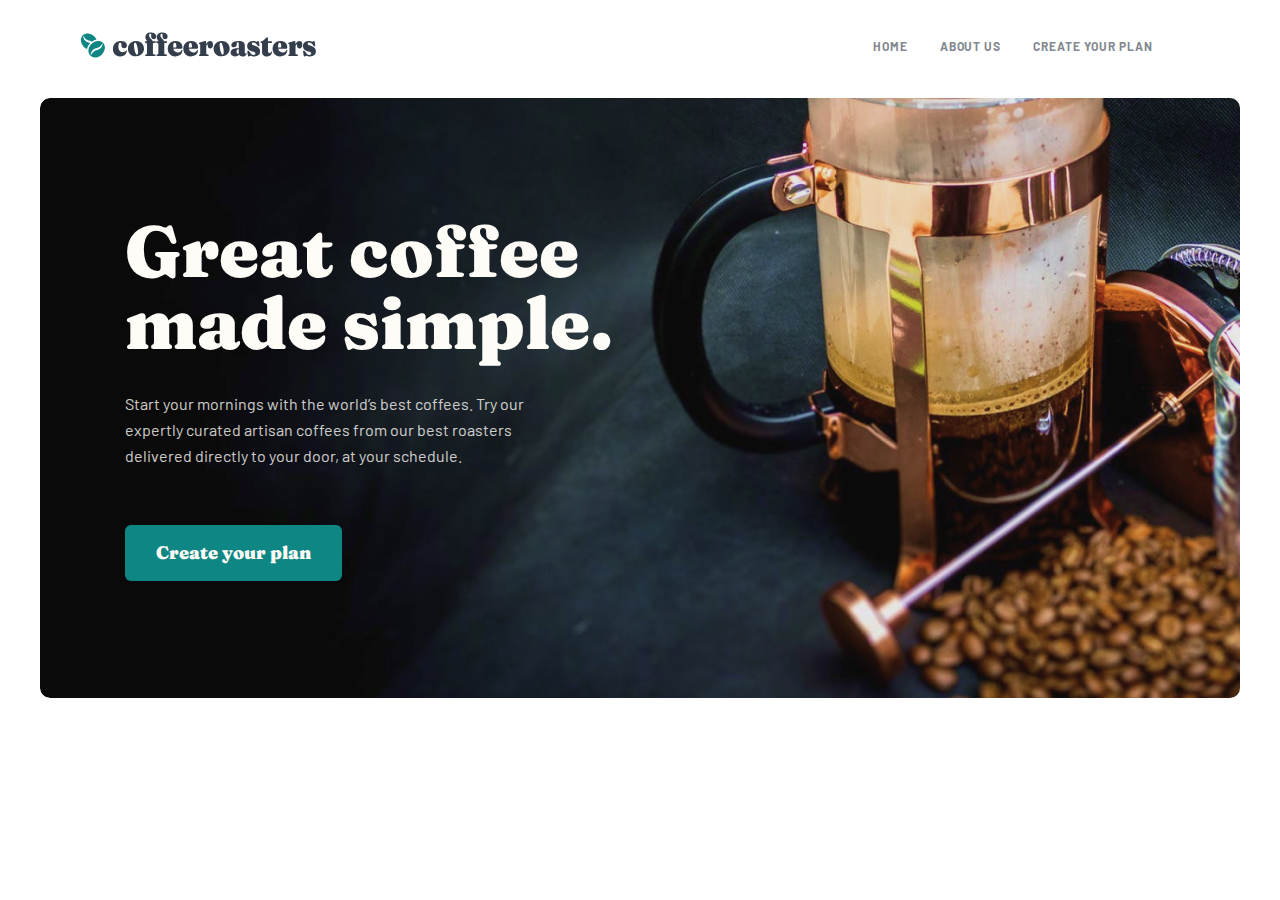
==== index.html @ 2af82f8f "initila commit" ====
<!DOCTYPE html>
<html lang="en">
<head>
    <meta charset="UTF-8">
    <meta http-equiv="X-UA-Compatible" content="IE=edge">
    <meta name="viewport" content="width=device-width, initial-scale=1.0">
    <title></title>
    <!-- <link rel="stylesheet" href="./css/normalize.css"> -->
    <!-- <link rel="stylesheet" href="./css/main.css"> -->
    <link rel="stylesheet" href="./css/main.min.css">
</head>
<body>
    <!-- site header start -->
    <header class="site-header">
        <div class="container">
            <div class="site-header__wrapper">
                <a class="logo" href="./index.html">
                    <img class="logo__img" src="./images/logo-mobile.svg" alt="site logo">
                </a>
                <nav class="sitenav">
                    <ul class="sitenav-list">
                        <li class="sitenav-item">
                            <a class="sitenav-link" href="#">HOME</a>
                        </li>
                        <li class="sitenav-item">
                            <a class="sitenav-link" href="#">ABOUT US</a>
                        </li>
                        <li class="sitenav-item">
                            <a class="sitenav-link" href="#">Create your plan</a>
                        </li>
                    </ul>
                </nav>
                <button class="button"></button>
            </div>
        </div>
    </header>
    <!-- site header finish -->
    
    <!-- site main start -->
    <main class="site-main">
        <!-- hero section start -->
        <section class="hero">
            <div class="container">
                <div class="hero__wrapper">
                    <h1 class="hero__title">Great coffee made simple.</h1>
                    <p class="hero__desc">Start your mornings with the world’s best coffees. Try our expertly curated artisan coffees from our best roasters delivered directly to your door, at your schedule.</p>
                    <a class="hero__link" href="#">Create your plan</a>
                </div>
            </div>
        </section>
        <!-- hero section finish -->
        
    </main>
    <!-- site main finish -->
    
    <!-- site footer start -->
    <footer class="site-footer">
        
    </footer>
    <!-- site footer finish -->
    <script src="./js/main.js"></script>
</body>
</html>
---- css/main.css ----
/*
* Prefixed by https://autoprefixer.github.io
* PostCSS: v8.4.14,
* Autoprefixer: v10.4.7
* Browsers: last 4 version
*/

/* VARIABLES */

:root{
  /* --main-bg-color : #fff; */
  /* --main-text-color : #9597A5; */
  /* --main-font-size : 16px; */
  /* --main-font-weight : 400; */
  /* --main-line-height : 1.5; */
}

/* GENERAL */

*,
*::before,
*::after{
  -webkit-box-sizing: inherit;
  box-sizing: inherit;
}


html{
  height: 100%;
  -webkit-box-sizing: border-box;
  box-sizing: border-box;
}

img{
  display: block;
  height: auto;
}



/* fraunces-900 - latin */
@font-face {
  font-family: 'Fraunces';
  font-style: normal;
  font-weight: 900;
  src: url('../fonts/fraunces-v23-latin-900.woff2') format('woff2'), /* Chrome 26+, Opera 23+, Firefox 39+ */
  url('../fonts/fraunces-v23-latin-900.woff') format('woff'); /* Chrome 6+, Firefox 3.6+, IE 9+, Safari 5.1+ */
}

/* barlow-regular - latin */
@font-face {
  font-family: 'Barlow';
  font-style: normal;
  font-weight: 400;
  src: url('../fonts/barlow-v12-latin-regular.woff2') format('woff2'), /* Chrome 26+, Opera 23+, Firefox 39+ */
  url('../fonts/barlow-v12-latin-regular.woff') format('woff'); /* Chrome 6+, Firefox 3.6+, IE 9+, Safari 5.1+ */
}
/* barlow-500 - latin */
@font-face {
  font-family: 'Barlow';
  font-style: normal;
  font-weight: 500;
  src: url('../fonts/barlow-v12-latin-500.woff2') format('woff2'), /* Chrome 26+, Opera 23+, Firefox 39+ */
  url('../fonts/barlow-v12-latin-500.woff') format('woff'); /* Chrome 6+, Firefox 3.6+, IE 9+, Safari 5.1+ */
}
/* barlow-600 - latin */
@font-face {
  font-family: 'Barlow';
  font-style: normal;
  font-weight: 600;
  src: url('../fonts/barlow-v12-latin-600.woff2') format('woff2'), /* Chrome 26+, Opera 23+, Firefox 39+ */
  url('../fonts/barlow-v12-latin-600.woff') format('woff'); /* Chrome 6+, Firefox 3.6+, IE 9+, Safari 5.1+ */
}
/* barlow-700 - latin */
@font-face {
  font-family: 'Barlow';
  font-style: normal;
  font-weight: 700;
  src: url('../fonts/barlow-v12-latin-700.woff2') format('woff2'), /* Chrome 26+, Opera 23+, Firefox 39+ */
  url('../fonts/barlow-v12-latin-700.woff') format('woff'); /* Chrome 6+, Firefox 3.6+, IE 9+, Safari 5.1+ */
}



body{
  display: -webkit-box;
  display: -ms-flexbox;
  display: flex;
  -webkit-box-orient: vertical;
  -webkit-box-direction: normal;
  -ms-flex-direction: column;
  flex-direction: column;
  height: 100%;
  margin: 0;
  padding: 0;
  font-family: "Fraunces", serif;
  font-weight: 900;
}

ul{
  list-style: none;
  padding: 0;
  margin: 0;
}

a{
  text-decoration: none;
}

/* VISUALLY-HIDDEN */

.visually-hidden {
  position: absolute;
  width: 1px;
  height: 1px;
  margin: -1px;
  padding: 0;
  border: 0;
  white-space: nowrap;
  -webkit-clip-path: inset(100%);
  clip-path: inset(100%);
  clip: rect(0 0 0 0);
  overflow: hidden;
}

/* CONTAINER */

.container{
  width: 100%;
  max-width: 1280px;
  margin-right: auto;
  margin-left: auto;
  padding-right: 24px;
  padding-left: 24px;
}

/* STICKY-FOOTER */

.site-main{
  -webkit-box-flex: 1;
  -ms-flex-positive: 1;
  flex-grow: 1;
}


/* site header start */

.site-header {
  position: relative;
  z-index: 11;
  padding: 32px 0 40px 0;
  background-color: #fff;
}
.site-header__wrapper {
  display: -webkit-box;
  display: -ms-flexbox;
  display: flex;
  -webkit-box-align: center;
  -ms-flex-align: center;
  align-items: center;
  -webkit-box-pack: justify;
  -ms-flex-pack: justify;
  justify-content: space-between;
}

.sitenav {
  display: none;
  display: none;
  min-width: 327px;
  background-color: #FFFFFF;
  border-radius: 4px;
}
.show-block{
  display: block;
}
.sitenav-list {
  display: -webkit-box;
  display: -ms-flexbox;
  display: flex;
  -webkit-box-orient: horizontal;
  -webkit-box-direction: normal;
  -ms-flex-direction: row;
  flex-direction: row;
}
.sitenav-item {
  margin: 0;
  margin-right: 33px;
}
.sitenav-item:last-child{
  margin: 0;
}
.sitenav-link {
  font-family: 'Barlow';
  font-weight: 700;
  font-weight: 700;
  font-size: 12px;
  line-height: 15px;
  letter-spacing: 0.923077px;
  text-transform: uppercase;
  color: #83888F;
}
.sitenav-link:hover {
  color: #333D4B;
}
.button {
  width: 16px;
  height: 15px;
  background-color: transparent;
  border: 0;
  background-image: url("../images/toggler-open.svg");
  background-size: 16px 15px;
  background-repeat: no-repeat;
}



@media only screen and (min-width: 768px) {
  .logo__img{
    width: 236px;
    height: 26px;
  }
  
  .sitenav {
    display: block;
    position: static;
    top: 0;
    left: 0;
    padding: 0;
    background-color: transparent;
  }
  .sitenav-item {
    margin-right: 32px;
  }
  .button {
    display: none;
  }
  .container{
    padding-right: 40px;
    padding-left: 40px;
  }
}

/* hero section start */
.hero {
  margin-right: 24px;
  margin-bottom: 120px;
  margin-left: 24px;
  padding: 100px 0 99px 0;
  background-image: url("../images/mobile-hero-bg.jpg");
  background-size: cover;
  background-repeat: no-repeat;
  background-color: #A2A2A2;
  border-radius: 10px;
}
.hero__wrapper {
  min-width: 279px;
  max-width: 393px;
}
.hero__title {
  font-size: 40px;
  line-height: 40px;
  margin-top: 0;
  margin-bottom: 24px; 
  color: #FEFCF7;
}
.hero__desc {
  font-family: 'Barlow';
  font-weight: 400;
  font-size: 15px;
  line-height: 25px;
  color: #FEFCF7;
  margin-top: 0;
  margin-bottom: 39px;
  mix-blend-mode: normal;
  opacity: 0.8;
}
.hero__link {
  display: block;
  width: 217px;
  font-size: 18px;
  line-height: 25px;
  padding: 15px 31px 16px 31px;
  text-align: center;
  color: #FEFCF7;
  background-color: #0E8784;
  border-radius: 6px;
}
.hero__link:hover{
  background-color: #66D2CF;
}


@media only screen and (min-width: 768px) {
  .hero{
    margin-right: 40px;
    margin-left: 40px;
    margin-bottom: 144px;
    padding: 104px 0 104px 0;
    background-image: url("../images/tablet-hero-bg.jpg");
    
  }
  .hero__wrapper {
    min-width: 398px;
    padding-left: 18px;
  }
  .hero__title{
    font-size: 48px;
    line-height: 48px;
  }
  .hero__desc{
    margin-bottom: 40px;
  }
  .container{
    padding-right: 40px;
    padding-left: 40px;
  }
}
@media only screen and (min-width: 1111px) {
  .hero{
    margin-right: 40px;
    margin-left: 40px;
    margin-bottom: 144px;
    padding: 117px 0 117px 0;
    background-image: url("../images/desctop-hero-bg.jpg");
    
  }
  .hero__wrapper {
    min-width: 398px;
    max-width: 497px;
    padding-left: 5px;
  }
  .hero__title{
    width: 100%;
    font-size: 72px;
    line-height: 72px;
    margin-bottom: 32px;
  }
  .hero__desc{
    width: 100%;
    max-width: 441px;
    font-size: 16px;
    line-height: 26px;
    margin-bottom: 56px;
  }
  .container{
    padding-right: 80px;
    padding-left: 80px;
  }
}

/* @media
only screen and (-webkit-min-device-pixel-ratio: 2),
only screen and (   min--moz-device-pixel-ratio: 2),
only screen and (     -o-min-device-pixel-ratio: 2/1),
only screen and (        min-device-pixel-ratio: 2),
only screen and (                min-resolution: 192dpi),
only screen and (                min-resolution: 2dppx) {
  
  .hero{
    background-image: url("../images/mobile-hero-bg@2x.jpg");
  }
  
} */
---- css/main.min.css ----
/*! normalize.css v8.0.1 | MIT License | github.com/necolas/normalize.css */button,hr,input{overflow:visible}progress,sub,sup{vertical-align:baseline}[type=checkbox],[type=radio],legend{box-sizing:border-box;padding:0}html{line-height:1.15;-webkit-text-size-adjust:100%}body{margin:0}details,main{display:block}h1{font-size:2em;margin:.67em 0}hr{box-sizing:content-box;height:0}code,kbd,pre,samp{font-family:monospace,monospace;font-size:1em}a{background-color:transparent}abbr[title]{border-bottom:none;text-decoration:underline;text-decoration:underline dotted}b,strong{font-weight:bolder}small{font-size:80%}sub,sup{font-size:75%;line-height:0;position:relative}sub{bottom:-.25em}sup{top:-.5em}img{border-style:none}button,input,optgroup,select,textarea{font-family:inherit;font-size:100%;line-height:1.15;margin:0}button,select{text-transform:none}[type=button],[type=reset],[type=submit],button{-webkit-appearance:button}[type=button]::-moz-focus-inner,[type=reset]::-moz-focus-inner,[type=submit]::-moz-focus-inner,button::-moz-focus-inner{border-style:none;padding:0}[type=button]:-moz-focusring,[type=reset]:-moz-focusring,[type=submit]:-moz-focusring,button:-moz-focusring{outline:ButtonText dotted 1px}fieldset{padding:.35em .75em .625em}legend{color:inherit;display:table;max-width:100%;white-space:normal}textarea{overflow:auto}[type=number]::-webkit-inner-spin-button,[type=number]::-webkit-outer-spin-button{height:auto}[type=search]{-webkit-appearance:textfield;outline-offset:-2px}[type=search]::-webkit-search-decoration{-webkit-appearance:none}::-webkit-file-upload-button{-webkit-appearance:button;font:inherit}summary{display:list-item}[hidden],template{display:none}
body,html{height:100%}body,ul{padding:0}.site-header,.sitenav{background-color:#fff}.sitenav-list,body{-webkit-box-direction:normal}.sitenav-item:last-child,body,ul{margin:0}.button,.hero{background-repeat:no-repeat}*,::after,::before{-webkit-box-sizing:inherit;box-sizing:inherit}html{-webkit-box-sizing:border-box;box-sizing:border-box}img{display:block;height:auto}.site-header__wrapper,body{display:-webkit-box;display:-ms-flexbox}@font-face{font-family:Fraunces;font-style:normal;font-weight:900;src:url('../fonts/fraunces-v23-latin-900.woff2') format('woff2'),url('../fonts/fraunces-v23-latin-900.woff') format('woff')}@font-face{font-family:Barlow;font-style:normal;font-weight:400;src:url('../fonts/barlow-v12-latin-regular.woff2') format('woff2'),url('../fonts/barlow-v12-latin-regular.woff') format('woff')}@font-face{font-family:Barlow;font-style:normal;font-weight:500;src:url('../fonts/barlow-v12-latin-500.woff2') format('woff2'),url('../fonts/barlow-v12-latin-500.woff') format('woff')}@font-face{font-family:Barlow;font-style:normal;font-weight:600;src:url('../fonts/barlow-v12-latin-600.woff2') format('woff2'),url('../fonts/barlow-v12-latin-600.woff') format('woff')}@font-face{font-family:Barlow;font-style:normal;font-weight:700;src:url('../fonts/barlow-v12-latin-700.woff2') format('woff2'),url('../fonts/barlow-v12-latin-700.woff') format('woff')}body{display:flex;-webkit-box-orient:vertical;-ms-flex-direction:column;flex-direction:column;font-family:Fraunces,serif;font-weight:900}ul{list-style:none}a{text-decoration:none}.visually-hidden{position:absolute;width:1px;height:1px;margin:-1px;padding:0;border:0;white-space:nowrap;-webkit-clip-path:inset(100%);clip-path:inset(100%);clip:rect(0 0 0 0);overflow:hidden}.container{width:100%;max-width:1280px;margin-right:auto;margin-left:auto;padding-right:24px;padding-left:24px}.site-main{-webkit-box-flex:1;-ms-flex-positive:1;flex-grow:1}.site-header{position:relative;z-index:11;padding:32px 0 40px}.site-header__wrapper{display:flex;-webkit-box-align:center;-ms-flex-align:center;align-items:center;-webkit-box-pack:justify;-ms-flex-pack:justify;justify-content:space-between}.sitenav{display:none;min-width:327px;border-radius:4px}.show-block{display:block}.sitenav-list{display:-webkit-box;display:-ms-flexbox;display:flex;-webkit-box-orient:horizontal;-ms-flex-direction:row;flex-direction:row}.sitenav-item{margin:0 33px 0 0}.sitenav-link{font-family:Barlow;font-weight:700;font-size:12px;line-height:15px;letter-spacing:.923077px;text-transform:uppercase;color:#83888f}.sitenav-link:hover{color:#333d4b}.button{width:16px;height:15px;background-color:transparent;border:0;background-image:url("../images/toggler-open.svg");background-size:16px 15px}.hero{margin-right:24px;margin-bottom:120px;margin-left:24px;padding:100px 0 99px;background-image:url("../images/mobile-hero-bg.jpg");background-size:cover;background-color:#a2a2a2;border-radius:10px}.hero__wrapper{min-width:279px;max-width:393px}.hero__title{font-size:40px;line-height:40px;margin-top:0;margin-bottom:24px;color:#fefcf7}.hero__desc,.hero__link{line-height:25px;color:#fefcf7}.hero__desc{font-family:Barlow;font-weight:400;font-size:15px;margin-top:0;margin-bottom:39px;mix-blend-mode:normal;opacity:.8}.hero__link{display:block;width:217px;font-size:18px;padding:15px 31px 16px;text-align:center;background-color:#0e8784;border-radius:6px}.hero__link:hover{background-color:#66d2cf}@media only screen and (min-width:768px){.logo__img{width:236px;height:26px}.sitenav{display:block;position:static;top:0;left:0;padding:0;background-color:transparent}.sitenav-item{margin-right:32px}.button{display:none}.hero{margin-right:40px;margin-left:40px;margin-bottom:144px;padding:104px 0;background-image:url("../images/tablet-hero-bg.jpg")}.hero__wrapper{min-width:398px;padding-left:18px}.hero__title{font-size:48px;line-height:48px}.hero__desc{margin-bottom:40px}.container{padding-right:40px;padding-left:40px}}@media only screen and (min-width:1111px){.hero{margin-right:40px;margin-left:40px;margin-bottom:144px;padding:117px 0;background-image:url("../images/desctop-hero-bg.jpg")}.hero__wrapper{min-width:398px;max-width:497px;padding-left:5px}.hero__title{width:100%;font-size:72px;line-height:72px;margin-bottom:32px}.hero__desc{width:100%;max-width:441px;font-size:16px;line-height:26px;margin-bottom:56px}.container{padding-right:80px;padding-left:80px}}@media only screen and (-webkit-min-device-pixel-ratio:2),only screen and (min--moz-device-pixel-ratio:2),only screen and (-o-min-device-pixel-ratio:2/1),only screen and (min-device-pixel-ratio:2),only screen and (min-resolution:192dpi),only screen and (min-resolution:2dppx){.hero{background-image:url("../images/mobile-hero-bg@2x.jpg")}}
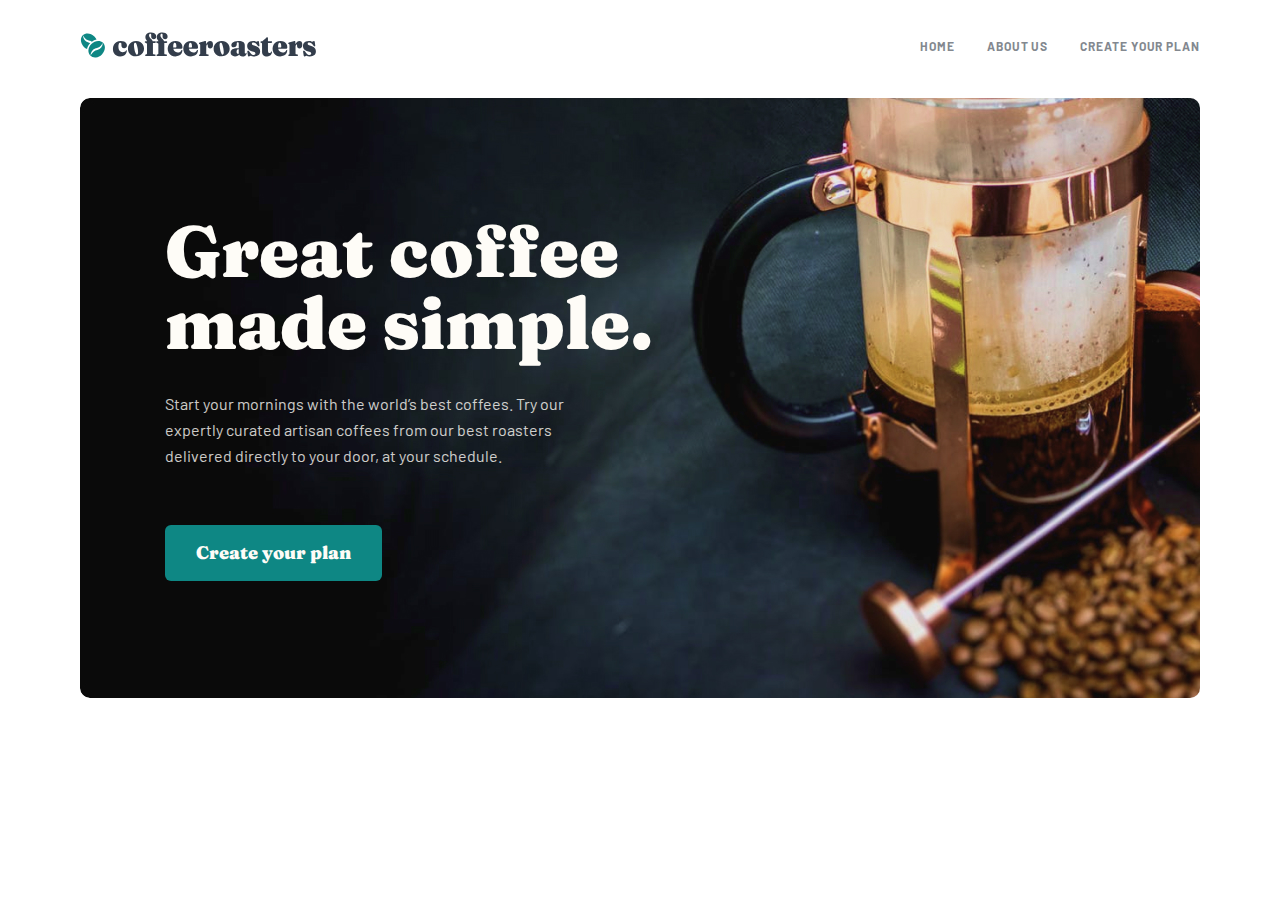
==== commit 02db8714: "add mistakes" ====
--- a/index.html
+++ b/index.html
@@ -42,9 +42,11 @@
         <section class="hero">
             <div class="container">
                 <div class="hero__wrapper">
-                    <h1 class="hero__title">Great coffee made simple.</h1>
-                    <p class="hero__desc">Start your mornings with the world’s best coffees. Try our expertly curated artisan coffees from our best roasters delivered directly to your door, at your schedule.</p>
-                    <a class="hero__link" href="#">Create your plan</a>
+                    <div class="hero__inner">
+                        <h1 class="hero__title">Great coffee made simple.</h1>
+                        <p class="hero__desc">Start your mornings with the world’s best coffees. Try our expertly curated artisan coffees from our best roasters delivered directly to your door, at your schedule.</p>
+                        <a class="hero__link" href="#">Create your plan</a>
+                    </div>
                 </div>
             </div>
         </section>
--- a/css/main.css
+++ b/css/main.css
@@ -1,3 +1,10 @@
+/*
+* Prefixed by https://autoprefixer.github.io
+* PostCSS: v8.4.14,
+* Autoprefixer: v10.4.7
+* Browsers: last 4 version
+*/
+
 /*
 * Prefixed by https://autoprefixer.github.io
 * PostCSS: v8.4.14,
@@ -127,7 +134,7 @@
 
 .container{
   width: 100%;
-  max-width: 1280px;
+  /* max-width: 1280px; */
   margin-right: auto;
   margin-left: auto;
   padding-right: 24px;
@@ -181,6 +188,9 @@
   -webkit-box-direction: normal;
   -ms-flex-direction: row;
   flex-direction: row;
+  -webkit-box-pack: end;
+      -ms-flex-pack: end;
+          justify-content: flex-end;
 }
 .sitenav-item {
   margin: 0;
@@ -242,17 +252,17 @@
 
 /* hero section start */
 .hero {
-  margin-right: 24px;
   margin-bottom: 120px;
-  margin-left: 24px;
-  padding: 100px 0 99px 0;
+}
+.hero__wrapper {
+  padding: 100px 24px 99px 24px;
   background-image: url("../images/mobile-hero-bg.jpg");
   background-size: cover;
   background-repeat: no-repeat;
   background-color: #A2A2A2;
   border-radius: 10px;
 }
-.hero__wrapper {
+.hero__inner{
   min-width: 279px;
   max-width: 393px;
 }
@@ -292,18 +302,18 @@
 
 @media only screen and (min-width: 768px) {
   .hero{
-    margin-right: 40px;
-    margin-left: 40px;
     margin-bottom: 144px;
-    padding: 104px 0 104px 0;
+    
+  }
+  .hero__wrapper {
+    padding: 104px 58px 104px 58px;
     background-image: url("../images/tablet-hero-bg.jpg");
-    
-  }
-  .hero__wrapper {
-    min-width: 398px;
-    padding-left: 18px;
+  }
+  .hero__inner{
+    max-width: 398px;
   }
   .hero__title{
+    max-width: 328px;
     font-size: 48px;
     line-height: 48px;
   }
@@ -317,20 +327,19 @@
 }
 @media only screen and (min-width: 1111px) {
   .hero{
-    margin-right: 40px;
-    margin-left: 40px;
     margin-bottom: 144px;
-    padding: 117px 0 117px 0;
+  }
+  .hero__wrapper {
+    padding: 117px 85px 117px 85px;
     background-image: url("../images/desctop-hero-bg.jpg");
-    
-  }
-  .hero__wrapper {
+  }
+  .hero__inner{
     min-width: 398px;
-    max-width: 497px;
-    padding-left: 5px;
+    max-width: 493px;
   }
   .hero__title{
     width: 100%;
+    max-width: 493px;
     font-size: 72px;
     line-height: 72px;
     margin-bottom: 32px;
@@ -343,6 +352,7 @@
     margin-bottom: 56px;
   }
   .container{
+    max-width: 1440px;
     padding-right: 80px;
     padding-left: 80px;
   }
--- a/css/main.min.css
+++ b/css/main.min.css
@@ -1,2 +1,2 @@
 /*! normalize.css v8.0.1 | MIT License | github.com/necolas/normalize.css */button,hr,input{overflow:visible}progress,sub,sup{vertical-align:baseline}[type=checkbox],[type=radio],legend{box-sizing:border-box;padding:0}html{line-height:1.15;-webkit-text-size-adjust:100%}body{margin:0}details,main{display:block}h1{font-size:2em;margin:.67em 0}hr{box-sizing:content-box;height:0}code,kbd,pre,samp{font-family:monospace,monospace;font-size:1em}a{background-color:transparent}abbr[title]{border-bottom:none;text-decoration:underline;text-decoration:underline dotted}b,strong{font-weight:bolder}small{font-size:80%}sub,sup{font-size:75%;line-height:0;position:relative}sub{bottom:-.25em}sup{top:-.5em}img{border-style:none}button,input,optgroup,select,textarea{font-family:inherit;font-size:100%;line-height:1.15;margin:0}button,select{text-transform:none}[type=button],[type=reset],[type=submit],button{-webkit-appearance:button}[type=button]::-moz-focus-inner,[type=reset]::-moz-focus-inner,[type=submit]::-moz-focus-inner,button::-moz-focus-inner{border-style:none;padding:0}[type=button]:-moz-focusring,[type=reset]:-moz-focusring,[type=submit]:-moz-focusring,button:-moz-focusring{outline:ButtonText dotted 1px}fieldset{padding:.35em .75em .625em}legend{color:inherit;display:table;max-width:100%;white-space:normal}textarea{overflow:auto}[type=number]::-webkit-inner-spin-button,[type=number]::-webkit-outer-spin-button{height:auto}[type=search]{-webkit-appearance:textfield;outline-offset:-2px}[type=search]::-webkit-search-decoration{-webkit-appearance:none}::-webkit-file-upload-button{-webkit-appearance:button;font:inherit}summary{display:list-item}[hidden],template{display:none}
-body,html{height:100%}body,ul{padding:0}.site-header,.sitenav{background-color:#fff}.sitenav-list,body{-webkit-box-direction:normal}.sitenav-item:last-child,body,ul{margin:0}.button,.hero{background-repeat:no-repeat}*,::after,::before{-webkit-box-sizing:inherit;box-sizing:inherit}html{-webkit-box-sizing:border-box;box-sizing:border-box}img{display:block;height:auto}.site-header__wrapper,body{display:-webkit-box;display:-ms-flexbox}@font-face{font-family:Fraunces;font-style:normal;font-weight:900;src:url('../fonts/fraunces-v23-latin-900.woff2') format('woff2'),url('../fonts/fraunces-v23-latin-900.woff') format('woff')}@font-face{font-family:Barlow;font-style:normal;font-weight:400;src:url('../fonts/barlow-v12-latin-regular.woff2') format('woff2'),url('../fonts/barlow-v12-latin-regular.woff') format('woff')}@font-face{font-family:Barlow;font-style:normal;font-weight:500;src:url('../fonts/barlow-v12-latin-500.woff2') format('woff2'),url('../fonts/barlow-v12-latin-500.woff') format('woff')}@font-face{font-family:Barlow;font-style:normal;font-weight:600;src:url('../fonts/barlow-v12-latin-600.woff2') format('woff2'),url('../fonts/barlow-v12-latin-600.woff') format('woff')}@font-face{font-family:Barlow;font-style:normal;font-weight:700;src:url('../fonts/barlow-v12-latin-700.woff2') format('woff2'),url('../fonts/barlow-v12-latin-700.woff') format('woff')}body{display:flex;-webkit-box-orient:vertical;-ms-flex-direction:column;flex-direction:column;font-family:Fraunces,serif;font-weight:900}ul{list-style:none}a{text-decoration:none}.visually-hidden{position:absolute;width:1px;height:1px;margin:-1px;padding:0;border:0;white-space:nowrap;-webkit-clip-path:inset(100%);clip-path:inset(100%);clip:rect(0 0 0 0);overflow:hidden}.container{width:100%;max-width:1280px;margin-right:auto;margin-left:auto;padding-right:24px;padding-left:24px}.site-main{-webkit-box-flex:1;-ms-flex-positive:1;flex-grow:1}.site-header{position:relative;z-index:11;padding:32px 0 40px}.site-header__wrapper{display:flex;-webkit-box-align:center;-ms-flex-align:center;align-items:center;-webkit-box-pack:justify;-ms-flex-pack:justify;justify-content:space-between}.sitenav{display:none;min-width:327px;border-radius:4px}.show-block{display:block}.sitenav-list{display:-webkit-box;display:-ms-flexbox;display:flex;-webkit-box-orient:horizontal;-ms-flex-direction:row;flex-direction:row}.sitenav-item{margin:0 33px 0 0}.sitenav-link{font-family:Barlow;font-weight:700;font-size:12px;line-height:15px;letter-spacing:.923077px;text-transform:uppercase;color:#83888f}.sitenav-link:hover{color:#333d4b}.button{width:16px;height:15px;background-color:transparent;border:0;background-image:url("../images/toggler-open.svg");background-size:16px 15px}.hero{margin-right:24px;margin-bottom:120px;margin-left:24px;padding:100px 0 99px;background-image:url("../images/mobile-hero-bg.jpg");background-size:cover;background-color:#a2a2a2;border-radius:10px}.hero__wrapper{min-width:279px;max-width:393px}.hero__title{font-size:40px;line-height:40px;margin-top:0;margin-bottom:24px;color:#fefcf7}.hero__desc,.hero__link{line-height:25px;color:#fefcf7}.hero__desc{font-family:Barlow;font-weight:400;font-size:15px;margin-top:0;margin-bottom:39px;mix-blend-mode:normal;opacity:.8}.hero__link{display:block;width:217px;font-size:18px;padding:15px 31px 16px;text-align:center;background-color:#0e8784;border-radius:6px}.hero__link:hover{background-color:#66d2cf}@media only screen and (min-width:768px){.logo__img{width:236px;height:26px}.sitenav{display:block;position:static;top:0;left:0;padding:0;background-color:transparent}.sitenav-item{margin-right:32px}.button{display:none}.hero{margin-right:40px;margin-left:40px;margin-bottom:144px;padding:104px 0;background-image:url("../images/tablet-hero-bg.jpg")}.hero__wrapper{min-width:398px;padding-left:18px}.hero__title{font-size:48px;line-height:48px}.hero__desc{margin-bottom:40px}.container{padding-right:40px;padding-left:40px}}@media only screen and (min-width:1111px){.hero{margin-right:40px;margin-left:40px;margin-bottom:144px;padding:117px 0;background-image:url("../images/desctop-hero-bg.jpg")}.hero__wrapper{min-width:398px;max-width:497px;padding-left:5px}.hero__title{width:100%;font-size:72px;line-height:72px;margin-bottom:32px}.hero__desc{width:100%;max-width:441px;font-size:16px;line-height:26px;margin-bottom:56px}.container{padding-right:80px;padding-left:80px}}@media only screen and (-webkit-min-device-pixel-ratio:2),only screen and (min--moz-device-pixel-ratio:2),only screen and (-o-min-device-pixel-ratio:2/1),only screen and (min-device-pixel-ratio:2),only screen and (min-resolution:192dpi),only screen and (min-resolution:2dppx){.hero{background-image:url("../images/mobile-hero-bg@2x.jpg")}}+body,html{height:100%}body,ul{padding:0}.site-header,.sitenav{background-color:#fff}.sitenav-list,body{-webkit-box-direction:normal}.sitenav-item:last-child,body,ul{margin:0}.button,.hero__wrapper{background-repeat:no-repeat}*,::after,::before{-webkit-box-sizing:inherit;box-sizing:inherit}html{-webkit-box-sizing:border-box;box-sizing:border-box}img{display:block;height:auto}.site-header__wrapper,body{display:-webkit-box;display:-ms-flexbox}@font-face{font-family:Fraunces;font-style:normal;font-weight:900;src:url('../fonts/fraunces-v23-latin-900.woff2') format('woff2'),url('../fonts/fraunces-v23-latin-900.woff') format('woff')}@font-face{font-family:Barlow;font-style:normal;font-weight:400;src:url('../fonts/barlow-v12-latin-regular.woff2') format('woff2'),url('../fonts/barlow-v12-latin-regular.woff') format('woff')}@font-face{font-family:Barlow;font-style:normal;font-weight:500;src:url('../fonts/barlow-v12-latin-500.woff2') format('woff2'),url('../fonts/barlow-v12-latin-500.woff') format('woff')}@font-face{font-family:Barlow;font-style:normal;font-weight:600;src:url('../fonts/barlow-v12-latin-600.woff2') format('woff2'),url('../fonts/barlow-v12-latin-600.woff') format('woff')}@font-face{font-family:Barlow;font-style:normal;font-weight:700;src:url('../fonts/barlow-v12-latin-700.woff2') format('woff2'),url('../fonts/barlow-v12-latin-700.woff') format('woff')}body{display:flex;-webkit-box-orient:vertical;-ms-flex-direction:column;flex-direction:column;font-family:Fraunces,serif;font-weight:900}ul{list-style:none}a{text-decoration:none}.visually-hidden{position:absolute;width:1px;height:1px;margin:-1px;padding:0;border:0;white-space:nowrap;-webkit-clip-path:inset(100%);clip-path:inset(100%);clip:rect(0 0 0 0);overflow:hidden}.container{width:100%;margin-right:auto;margin-left:auto;padding-right:24px;padding-left:24px}.site-main{-webkit-box-flex:1;-ms-flex-positive:1;flex-grow:1}.site-header{position:relative;z-index:11;padding:32px 0 40px}.site-header__wrapper{display:flex;-webkit-box-align:center;-ms-flex-align:center;align-items:center;-webkit-box-pack:justify;-ms-flex-pack:justify;justify-content:space-between}.sitenav{display:none;min-width:327px;border-radius:4px}.show-block{display:block}.sitenav-list{display:-webkit-box;display:-ms-flexbox;display:flex;-webkit-box-orient:horizontal;-ms-flex-direction:row;flex-direction:row;-webkit-box-pack:end;-ms-flex-pack:end;justify-content:flex-end}.sitenav-item{margin:0 33px 0 0}.sitenav-link{font-family:Barlow;font-weight:700;font-size:12px;line-height:15px;letter-spacing:.923077px;text-transform:uppercase;color:#83888f}.sitenav-link:hover{color:#333d4b}.button{width:16px;height:15px;background-color:transparent;border:0;background-image:url("../images/toggler-open.svg");background-size:16px 15px}.hero{margin-bottom:120px}.hero__wrapper{padding:100px 24px 99px;background-image:url("../images/mobile-hero-bg.jpg");background-size:cover;background-color:#a2a2a2;border-radius:10px}.hero__inner{min-width:279px;max-width:393px}.hero__title{font-size:40px;line-height:40px;margin-top:0;margin-bottom:24px;color:#fefcf7}.hero__desc,.hero__link{line-height:25px;color:#fefcf7}.hero__desc{font-family:Barlow;font-weight:400;font-size:15px;margin-top:0;margin-bottom:39px;mix-blend-mode:normal;opacity:.8}.hero__link{display:block;width:217px;font-size:18px;padding:15px 31px 16px;text-align:center;background-color:#0e8784;border-radius:6px}.hero__link:hover{background-color:#66d2cf}@media only screen and (min-width:768px){.logo__img{width:236px;height:26px}.sitenav{display:block;position:static;top:0;left:0;padding:0;background-color:transparent}.sitenav-item{margin-right:32px}.button{display:none}.hero{margin-bottom:144px}.hero__wrapper{padding:104px 58px;background-image:url("../images/tablet-hero-bg.jpg")}.hero__inner{max-width:398px}.hero__title{max-width:328px;font-size:48px;line-height:48px}.hero__desc{margin-bottom:40px}.container{padding-right:40px;padding-left:40px}}@media only screen and (min-width:1111px){.hero{margin-bottom:144px}.hero__wrapper{padding:117px 85px;background-image:url("../images/desctop-hero-bg.jpg")}.hero__inner{min-width:398px;max-width:493px}.hero__title{width:100%;max-width:493px;font-size:72px;line-height:72px;margin-bottom:32px}.hero__desc{width:100%;max-width:441px;font-size:16px;line-height:26px;margin-bottom:56px}.container{max-width:1440px;padding-right:80px;padding-left:80px}}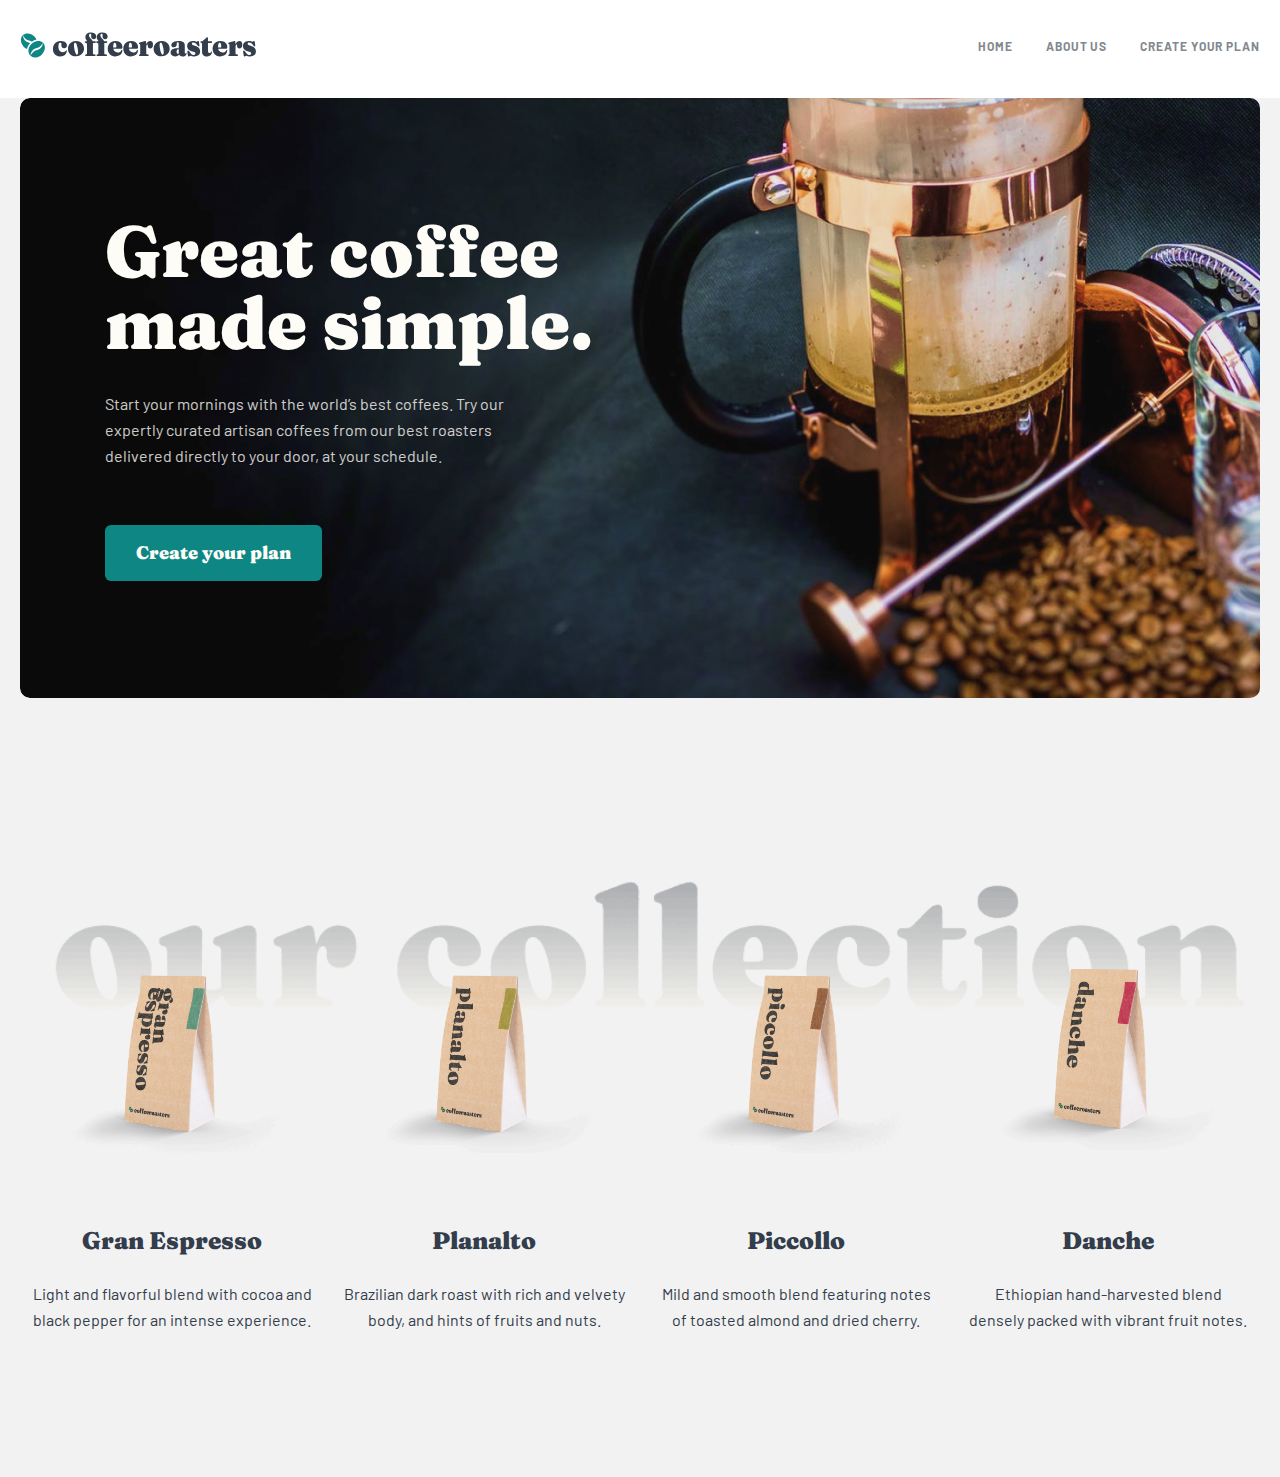
==== commit f9baf7cd: "finish collection section" ====
--- a/index.html
+++ b/index.html
@@ -4,10 +4,10 @@
     <meta charset="UTF-8">
     <meta http-equiv="X-UA-Compatible" content="IE=edge">
     <meta name="viewport" content="width=device-width, initial-scale=1.0">
-    <title></title>
-    <!-- <link rel="stylesheet" href="./css/normalize.css"> -->
-    <!-- <link rel="stylesheet" href="./css/main.css"> -->
-    <link rel="stylesheet" href="./css/main.min.css">
+    <title>cofee roasters</title>
+    <link rel="stylesheet" href="./css/normalize.css">
+    <link rel="stylesheet" href="./css/main.css">
+    <!-- <link rel="stylesheet" href="./css/main.min.css"> -->
 </head>
 <body>
     <!-- site header start -->
@@ -20,10 +20,10 @@
                 <nav class="sitenav">
                     <ul class="sitenav-list">
                         <li class="sitenav-item">
-                            <a class="sitenav-link" href="#">HOME</a>
+                            <a class="sitenav-link" href="#">Home</a>
                         </li>
                         <li class="sitenav-item">
-                            <a class="sitenav-link" href="#">ABOUT US</a>
+                            <a class="sitenav-link" href="#">About us</a>
                         </li>
                         <li class="sitenav-item">
                             <a class="sitenav-link" href="#">Create your plan</a>
@@ -51,6 +51,44 @@
             </div>
         </section>
         <!-- hero section finish -->
+
+        <section class="collections">
+            <div class="container">
+                <div class="collections-wrapper">
+                    <h2 class="visually-hidden">OUR COLLECTION</h2>
+                    <ul class="collections-list">
+                        <li class="collection-item">
+                            <img class="collection-img" width="200" height="151" alt="coffee image" src="./images/kopi1.png" srcset="./images/kopi1.png 1x , ./images/kopi1@2x.png 2x">
+                            <div class="collection-desc-wrapper">
+                                <h3 class="collection-item-title">Gran Espresso</h3>
+                                <p class="collection-item-description">Light and flavorful blend with cocoa and black pepper for an intense experience.</p>
+                            </div>
+                        </li>
+                        <li class="collection-item">
+                            <img class="collection-img" width="200" height="151" alt="coffee image" src="./images/kopi2.png" srcset="./images/kopi2.png 1x , ./images/kopi2@2x.png 2x">
+                            <div class="collection-desc-wrapper">
+                                <h3 class="collection-item-title">Planalto</h3>
+                                <p class="collection-item-description">Brazilian dark roast with rich and velvety body, and hints of fruits and nuts.</p>
+                            </div>
+                        </li>
+                        <li class="collection-item">
+                            <img class="collection-img" width="200" height="151" alt="coffee image" src="./images/kopi3.png" srcset="./images/kopi3.png 1x , ./images/kopi3@2x.png 2x">
+                            <div class="collection-desc-wrapper">
+                                <h3 class="collection-item-title">Piccollo</h3>
+                                <p class="collection-item-description">Mild and smooth blend featuring notes of toasted almond and dried cherry.</p>
+                            </div>
+                        </li>
+                        <li class="collection-item">
+                            <img class="collection-img" width="200" height="151" alt="coffee image" src="./images/kopi4.png" srcset="./images/kopi4.png 1x , ./images/kopi4@2x.png 2x">
+                            <div class="collection-desc-wrapper">
+                                <h3 class="collection-item-title">Danche</h3>
+                                <p class="collection-item-description">Ethiopian hand-harvested blend densely packed with vibrant fruit notes.</p>
+                            </div>
+                        </li>
+                    </ul>
+                </div>
+            </div>
+        </section>
         
     </main>
     <!-- site main finish -->
--- a/css/main.css
+++ b/css/main.css
@@ -1,3 +1,10 @@
+/*
+* Prefixed by https://autoprefixer.github.io
+* PostCSS: v8.4.14,
+* Autoprefixer: v10.4.7
+* Browsers: last 4 version
+*/
+
 /*
 * Prefixed by https://autoprefixer.github.io
 * PostCSS: v8.4.14,
@@ -102,6 +109,7 @@
   padding: 0;
   font-family: "Fraunces", serif;
   font-weight: 900;
+  background-color: #f2f2f2;
 }
 
 ul{
@@ -170,44 +178,44 @@
   justify-content: space-between;
 }
 
+
+
+
+
 .sitenav {
+  position: absolute;
+  top: 90px;
+  left: 0;
+  right: 0;
+  z-index: 2;
   display: none;
-  display: none;
-  min-width: 327px;
-  background-color: #FFFFFF;
-  border-radius: 4px;
+  height: 100vh;
+  background: linear-gradient(360deg, #fefcf781 0%, #FEFCF7 55.94%);
+}
+.sitenav-list {
+  display: flex;
+  flex-direction: column;
+  margin: 0;
+  padding-top: 40px;
+  padding-left: 0;
+  list-style: none;
+  text-align: center;
+}
+
+
+
+.sitenav-item:not(:last-child){
+  margin-bottom: 32px;
+}
+
+.sitenav-link {
+  font-size: 24px;
+  line-height: 32px;
+  color: #333D4B;
+  text-decoration: none;
 }
 .show-block{
   display: block;
-}
-.sitenav-list {
-  display: -webkit-box;
-  display: -ms-flexbox;
-  display: flex;
-  -webkit-box-orient: horizontal;
-  -webkit-box-direction: normal;
-  -ms-flex-direction: row;
-  flex-direction: row;
-  -webkit-box-pack: end;
-      -ms-flex-pack: end;
-          justify-content: flex-end;
-}
-.sitenav-item {
-  margin: 0;
-  margin-right: 33px;
-}
-.sitenav-item:last-child{
-  margin: 0;
-}
-.sitenav-link {
-  font-family: 'Barlow';
-  font-weight: 700;
-  font-weight: 700;
-  font-size: 12px;
-  line-height: 15px;
-  letter-spacing: 0.923077px;
-  text-transform: uppercase;
-  color: #83888F;
 }
 .sitenav-link:hover {
   color: #333D4B;
@@ -222,6 +230,12 @@
   background-repeat: no-repeat;
 }
 
+.button--active{
+  width: 14px;
+  height: 13px;
+  background-image: url("../images/toggler-close.svg");
+  background-size: 14px 13px;
+}
 
 
 @media only screen and (min-width: 768px) {
@@ -230,17 +244,33 @@
     height: 26px;
   }
   
-  .sitenav {
+  .sitenav{
     display: block;
     position: static;
-    top: 0;
-    left: 0;
-    padding: 0;
-    background-color: transparent;
-  }
-  .sitenav-item {
-    margin-right: 32px;
-  }
+    height: auto;
+    background: transparent;
+  }
+  
+  .sitenav-list{
+    flex-direction: row;
+    align-items: center;
+    padding-top: 0;
+  }
+  
+  .sitenav-item:not(:last-child){
+    margin-right: 33px;
+    margin-bottom: 0;
+  }
+  .sitenav-link{
+    font-family: 'Barlow';
+    font-weight: 700;
+    font-size: 12px;
+    line-height: 15px;
+    letter-spacing: 0.923077px;
+    text-transform: uppercase;
+    color: #83888F;
+  }
+  
   .button {
     display: none;
   }
@@ -263,7 +293,6 @@
   border-radius: 10px;
 }
 .hero__inner{
-  min-width: 279px;
   max-width: 393px;
 }
 .hero__title {
@@ -300,6 +329,21 @@
 }
 
 
+@media
+only screen and (-webkit-min-device-pixel-ratio: 2),
+only screen and (   min--moz-device-pixel-ratio: 2),
+only screen and (     -o-min-device-pixel-ratio: 2/1),
+only screen and (        min-device-pixel-ratio: 2),
+only screen and (                min-resolution: 192dpi),
+only screen and (                min-resolution: 2dppx) {
+  
+  .hero__wrapper{
+    background-image: url("../images/mobile-hero-bg@2x.jpg");
+  }
+  
+}
+
+
 @media only screen and (min-width: 768px) {
   .hero{
     margin-bottom: 144px;
@@ -324,10 +368,24 @@
     padding-right: 40px;
     padding-left: 40px;
   }
-}
+  @media
+  only screen and (-webkit-min-device-pixel-ratio: 2),
+  only screen and (   min--moz-device-pixel-ratio: 2),
+  only screen and (     -o-min-device-pixel-ratio: 2/1),
+  only screen and (        min-device-pixel-ratio: 2),
+  only screen and (                min-resolution: 192dpi),
+  only screen and (                min-resolution: 2dppx) {
+    
+    .hero__wrapper{
+      background-image: url("../images/tablet-hero-bg@2x.jpg");
+    }
+    
+  }
+}
+
 @media only screen and (min-width: 1111px) {
   .hero{
-    margin-bottom: 144px;
+    margin-bottom: 136px;
   }
   .hero__wrapper {
     padding: 117px 85px 117px 85px;
@@ -353,21 +411,134 @@
   }
   .container{
     max-width: 1440px;
-    padding-right: 80px;
-    padding-left: 80px;
-  }
-}
-
-/* @media
-only screen and (-webkit-min-device-pixel-ratio: 2),
-only screen and (   min--moz-device-pixel-ratio: 2),
-only screen and (     -o-min-device-pixel-ratio: 2/1),
-only screen and (        min-device-pixel-ratio: 2),
-only screen and (                min-resolution: 192dpi),
-only screen and (                min-resolution: 2dppx) {
-  
-  .hero{
-    background-image: url("../images/mobile-hero-bg@2x.jpg");
-  }
-  
-} */+  }
+  @media
+  only screen and (-webkit-min-device-pixel-ratio: 2),
+  only screen and (   min--moz-device-pixel-ratio: 2),
+  only screen and (     -o-min-device-pixel-ratio: 2/1),
+  only screen and (        min-device-pixel-ratio: 2),
+  only screen and (                min-resolution: 192dpi),
+  only screen and (                min-resolution: 2dppx) {
+    
+    .hero__wrapper{
+      background-image: url("../images/desktop-hero-bg@2x.png");
+    }
+    
+  }
+}
+
+
+
+/* collections start */
+.collections {
+}
+.collections-wrapper {
+  padding-top: 85px;
+  background-image: url("../images/mobile-our-collection.png");
+  background-repeat: no-repeat;
+  background-position: top -10px center;
+  
+}
+.collections-title {
+}
+.collections-list {
+  list-style: none;
+  margin-bottom: 120px;
+}
+.collection-item {
+  display: flex;
+  flex-direction: column;
+  align-items: center;
+  margin-bottom: 48px;
+}
+.collection-img {
+  width: 100%;
+  max-width: 200px;
+}
+.collection-desc-wrapper {
+  width: 282px;
+}
+.collection-item-title {
+  font-size: 24px;
+  line-height: 32px;
+  margin-top: 0;
+  margin-bottom: 16px;
+  text-align: center;
+  color: #333D4B;
+}
+.collection-item-description {
+  font-family: 'Barlow';
+  font-weight: 400;
+  font-size: 15px;
+  line-height: 25px;
+  margin: 0;
+  text-align: center;
+  color: #333D4B;
+}
+
+
+@media only screen and (min-width: 768px) {
+  .collections{
+  }
+  .collections-wrapper{
+    padding-top: 59px;
+    background-image: url("../images/tablet-our-collection.png");
+    background-position: calc(50% - 3px) calc(50% - 426px);
+    background-size: contain;
+    
+  }
+  .collections-list{
+    margin-bottom: 144px;
+    padding: 0 58px;
+  }
+  .collection-item{
+    flex-direction: row;
+  }
+  .collection-img{
+    max-width: 255px;
+    height: 193px;
+  }
+  .collection-item-title {
+    margin-bottom: 24px;
+  }
+}
+
+@media only screen and (min-width: 1111px) {
+  .collections{
+  }
+  .collections-wrapper{
+    padding-top: 126px;
+    background-image: url("../images/desktop-our-collection.png");
+    background-size: contain;
+    background-position: calc(50% + 10px) calc(50% - 162px);
+  }
+  .collections-list{
+    display: flex;
+    justify-content: center;
+    padding: 0;
+  }
+  .collection-item{
+    flex-direction: column;
+    margin-right: 30px;
+    margin-bottom: 0;
+  }
+  .collection-item:last-child{
+    margin-right: 0;
+  }
+  .collection-img{
+    width: 100%;
+    max-width: 256px;
+    margin-bottom: 72px;
+  }
+  .collection-item-title {
+    margin-bottom: 24px;
+  }
+  .collection-item-description {
+    font-size: 16px;
+    line-height: 26px;
+  }
+  .container{
+    padding-right: 20px;
+    padding-left: 20px;
+  }
+}
--- a/css/main.min.css
+++ b/css/main.min.css
@@ -1,2 +1,2 @@
 /*! normalize.css v8.0.1 | MIT License | github.com/necolas/normalize.css */button,hr,input{overflow:visible}progress,sub,sup{vertical-align:baseline}[type=checkbox],[type=radio],legend{box-sizing:border-box;padding:0}html{line-height:1.15;-webkit-text-size-adjust:100%}body{margin:0}details,main{display:block}h1{font-size:2em;margin:.67em 0}hr{box-sizing:content-box;height:0}code,kbd,pre,samp{font-family:monospace,monospace;font-size:1em}a{background-color:transparent}abbr[title]{border-bottom:none;text-decoration:underline;text-decoration:underline dotted}b,strong{font-weight:bolder}small{font-size:80%}sub,sup{font-size:75%;line-height:0;position:relative}sub{bottom:-.25em}sup{top:-.5em}img{border-style:none}button,input,optgroup,select,textarea{font-family:inherit;font-size:100%;line-height:1.15;margin:0}button,select{text-transform:none}[type=button],[type=reset],[type=submit],button{-webkit-appearance:button}[type=button]::-moz-focus-inner,[type=reset]::-moz-focus-inner,[type=submit]::-moz-focus-inner,button::-moz-focus-inner{border-style:none;padding:0}[type=button]:-moz-focusring,[type=reset]:-moz-focusring,[type=submit]:-moz-focusring,button:-moz-focusring{outline:ButtonText dotted 1px}fieldset{padding:.35em .75em .625em}legend{color:inherit;display:table;max-width:100%;white-space:normal}textarea{overflow:auto}[type=number]::-webkit-inner-spin-button,[type=number]::-webkit-outer-spin-button{height:auto}[type=search]{-webkit-appearance:textfield;outline-offset:-2px}[type=search]::-webkit-search-decoration{-webkit-appearance:none}::-webkit-file-upload-button{-webkit-appearance:button;font:inherit}summary{display:list-item}[hidden],template{display:none}
-body,html{height:100%}body,ul{padding:0}.site-header,.sitenav{background-color:#fff}.sitenav-list,body{-webkit-box-direction:normal}.sitenav-item:last-child,body,ul{margin:0}.button,.hero__wrapper{background-repeat:no-repeat}*,::after,::before{-webkit-box-sizing:inherit;box-sizing:inherit}html{-webkit-box-sizing:border-box;box-sizing:border-box}img{display:block;height:auto}.site-header__wrapper,body{display:-webkit-box;display:-ms-flexbox}@font-face{font-family:Fraunces;font-style:normal;font-weight:900;src:url('../fonts/fraunces-v23-latin-900.woff2') format('woff2'),url('../fonts/fraunces-v23-latin-900.woff') format('woff')}@font-face{font-family:Barlow;font-style:normal;font-weight:400;src:url('../fonts/barlow-v12-latin-regular.woff2') format('woff2'),url('../fonts/barlow-v12-latin-regular.woff') format('woff')}@font-face{font-family:Barlow;font-style:normal;font-weight:500;src:url('../fonts/barlow-v12-latin-500.woff2') format('woff2'),url('../fonts/barlow-v12-latin-500.woff') format('woff')}@font-face{font-family:Barlow;font-style:normal;font-weight:600;src:url('../fonts/barlow-v12-latin-600.woff2') format('woff2'),url('../fonts/barlow-v12-latin-600.woff') format('woff')}@font-face{font-family:Barlow;font-style:normal;font-weight:700;src:url('../fonts/barlow-v12-latin-700.woff2') format('woff2'),url('../fonts/barlow-v12-latin-700.woff') format('woff')}body{display:flex;-webkit-box-orient:vertical;-ms-flex-direction:column;flex-direction:column;font-family:Fraunces,serif;font-weight:900}ul{list-style:none}a{text-decoration:none}.visually-hidden{position:absolute;width:1px;height:1px;margin:-1px;padding:0;border:0;white-space:nowrap;-webkit-clip-path:inset(100%);clip-path:inset(100%);clip:rect(0 0 0 0);overflow:hidden}.container{width:100%;margin-right:auto;margin-left:auto;padding-right:24px;padding-left:24px}.site-main{-webkit-box-flex:1;-ms-flex-positive:1;flex-grow:1}.site-header{position:relative;z-index:11;padding:32px 0 40px}.site-header__wrapper{display:flex;-webkit-box-align:center;-ms-flex-align:center;align-items:center;-webkit-box-pack:justify;-ms-flex-pack:justify;justify-content:space-between}.sitenav{display:none;min-width:327px;border-radius:4px}.show-block{display:block}.sitenav-list{display:-webkit-box;display:-ms-flexbox;display:flex;-webkit-box-orient:horizontal;-ms-flex-direction:row;flex-direction:row;-webkit-box-pack:end;-ms-flex-pack:end;justify-content:flex-end}.sitenav-item{margin:0 33px 0 0}.sitenav-link{font-family:Barlow;font-weight:700;font-size:12px;line-height:15px;letter-spacing:.923077px;text-transform:uppercase;color:#83888f}.sitenav-link:hover{color:#333d4b}.button{width:16px;height:15px;background-color:transparent;border:0;background-image:url("../images/toggler-open.svg");background-size:16px 15px}.hero{margin-bottom:120px}.hero__wrapper{padding:100px 24px 99px;background-image:url("../images/mobile-hero-bg.jpg");background-size:cover;background-color:#a2a2a2;border-radius:10px}.hero__inner{min-width:279px;max-width:393px}.hero__title{font-size:40px;line-height:40px;margin-top:0;margin-bottom:24px;color:#fefcf7}.hero__desc,.hero__link{line-height:25px;color:#fefcf7}.hero__desc{font-family:Barlow;font-weight:400;font-size:15px;margin-top:0;margin-bottom:39px;mix-blend-mode:normal;opacity:.8}.hero__link{display:block;width:217px;font-size:18px;padding:15px 31px 16px;text-align:center;background-color:#0e8784;border-radius:6px}.hero__link:hover{background-color:#66d2cf}@media only screen and (min-width:768px){.logo__img{width:236px;height:26px}.sitenav{display:block;position:static;top:0;left:0;padding:0;background-color:transparent}.sitenav-item{margin-right:32px}.button{display:none}.hero{margin-bottom:144px}.hero__wrapper{padding:104px 58px;background-image:url("../images/tablet-hero-bg.jpg")}.hero__inner{max-width:398px}.hero__title{max-width:328px;font-size:48px;line-height:48px}.hero__desc{margin-bottom:40px}.container{padding-right:40px;padding-left:40px}}@media only screen and (min-width:1111px){.hero{margin-bottom:144px}.hero__wrapper{padding:117px 85px;background-image:url("../images/desctop-hero-bg.jpg")}.hero__inner{min-width:398px;max-width:493px}.hero__title{width:100%;max-width:493px;font-size:72px;line-height:72px;margin-bottom:32px}.hero__desc{width:100%;max-width:441px;font-size:16px;line-height:26px;margin-bottom:56px}.container{max-width:1440px;padding-right:80px;padding-left:80px}}+body,html{height:100%}body,ul{padding:0}.site-header,.sitenav{background-color:#fff}.sitenav-list,body{-webkit-box-direction:normal}.sitenav-item:last-child,body,ul{margin:0}.button,.hero__wrapper{background-repeat:no-repeat}*,::after,::before{-webkit-box-sizing:inherit;box-sizing:inherit}html{-webkit-box-sizing:border-box;box-sizing:border-box}img{display:block;height:auto}.site-header__wrapper,body{display:-webkit-box;display:-ms-flexbox}@font-face{font-family:Fraunces;font-style:normal;font-weight:900;src:url('../fonts/fraunces-v23-latin-900.woff2') format('woff2'),url('../fonts/fraunces-v23-latin-900.woff') format('woff')}@font-face{font-family:Barlow;font-style:normal;font-weight:400;src:url('../fonts/barlow-v12-latin-regular.woff2') format('woff2'),url('../fonts/barlow-v12-latin-regular.woff') format('woff')}@font-face{font-family:Barlow;font-style:normal;font-weight:500;src:url('../fonts/barlow-v12-latin-500.woff2') format('woff2'),url('../fonts/barlow-v12-latin-500.woff') format('woff')}@font-face{font-family:Barlow;font-style:normal;font-weight:600;src:url('../fonts/barlow-v12-latin-600.woff2') format('woff2'),url('../fonts/barlow-v12-latin-600.woff') format('woff')}@font-face{font-family:Barlow;font-style:normal;font-weight:700;src:url('../fonts/barlow-v12-latin-700.woff2') format('woff2'),url('../fonts/barlow-v12-latin-700.woff') format('woff')}body{display:flex;-webkit-box-orient:vertical;-ms-flex-direction:column;flex-direction:column;font-family:Fraunces,serif;font-weight:900}ul{list-style:none}a{text-decoration:none}.visually-hidden{position:absolute;width:1px;height:1px;margin:-1px;padding:0;border:0;white-space:nowrap;-webkit-clip-path:inset(100%);clip-path:inset(100%);clip:rect(0 0 0 0);overflow:hidden}.container{width:100%;margin-right:auto;margin-left:auto;padding-right:24px;padding-left:24px}.site-main{-webkit-box-flex:1;-ms-flex-positive:1;flex-grow:1}.site-header{position:relative;z-index:11;padding:32px 0 40px}.site-header__wrapper{display:flex;-webkit-box-align:center;-ms-flex-align:center;align-items:center;-webkit-box-pack:justify;-ms-flex-pack:justify;justify-content:space-between}.sitenav{display:none;min-width:327px;border-radius:4px}.show-block{display:block}.sitenav-list{display:-webkit-box;display:-ms-flexbox;display:flex;-webkit-box-orient:horizontal;-ms-flex-direction:row;flex-direction:row;-webkit-box-pack:end;-ms-flex-pack:end;justify-content:flex-end}.sitenav-item{margin:0 33px 0 0}.sitenav-link{font-family:Barlow;font-weight:700;font-size:12px;line-height:15px;letter-spacing:.923077px;text-transform:uppercase;color:#83888f}.sitenav-link:hover{color:#333d4b}.button{width:16px;height:15px;background-color:transparent;border:0;background-image:url("../images/toggler-open.svg");background-size:16px 15px}.hero{margin-bottom:120px}.hero__wrapper{padding:100px 24px 99px;background-image:url("../images/mobile-hero-bg.jpg");background-size:cover;background-color:#a2a2a2;border-radius:10px}.hero__inner{min-width:279px;max-width:393px}.hero__title{font-size:40px;line-height:40px;margin-top:0;margin-bottom:24px;color:#fefcf7}.hero__desc,.hero__link{line-height:25px;color:#fefcf7}.hero__desc{font-family:Barlow;font-weight:400;font-size:15px;margin-top:0;margin-bottom:39px;mix-blend-mode:normal;opacity:.8}.hero__link{display:block;width:217px;font-size:18px;padding:15px 31px 16px;text-align:center;background-color:#0e8784;border-radius:6px}.hero__link:hover{background-color:#66d2cf}@media only screen and (min-width:768px){.logo__img{width:236px;height:26px}.sitenav{display:block;position:static;top:0;left:0;padding:0;background-color:transparent}.sitenav-item{margin-right:32px}.button{display:none}.hero{margin-bottom:144px}.hero__wrapper{padding:104px 58px;background-image:url("../images/tablet-hero-bg.jpg")}.hero__inner{max-width:398px}.hero__title{max-width:328px;font-size:48px;line-height:48px}.hero__desc{margin-bottom:40px}.container{padding-right:40px;padding-left:40px}}@media only screen and (min-width:1111px){.hero{margin-bottom:144px}.hero__wrapper{padding:117px 85px;background-image:url("../images/desctop-hero-bg.jpg")}.hero__inner{min-width:398px;max-width:493px}.hero__title{width:100%;max-width:493px;font-size:72px;line-height:72px;margin-bottom:32px}.hero__desc{width:100%;max-width:441px;font-size:16px;line-height:26px;margin-bottom:56px}.container{max-width:1440px}}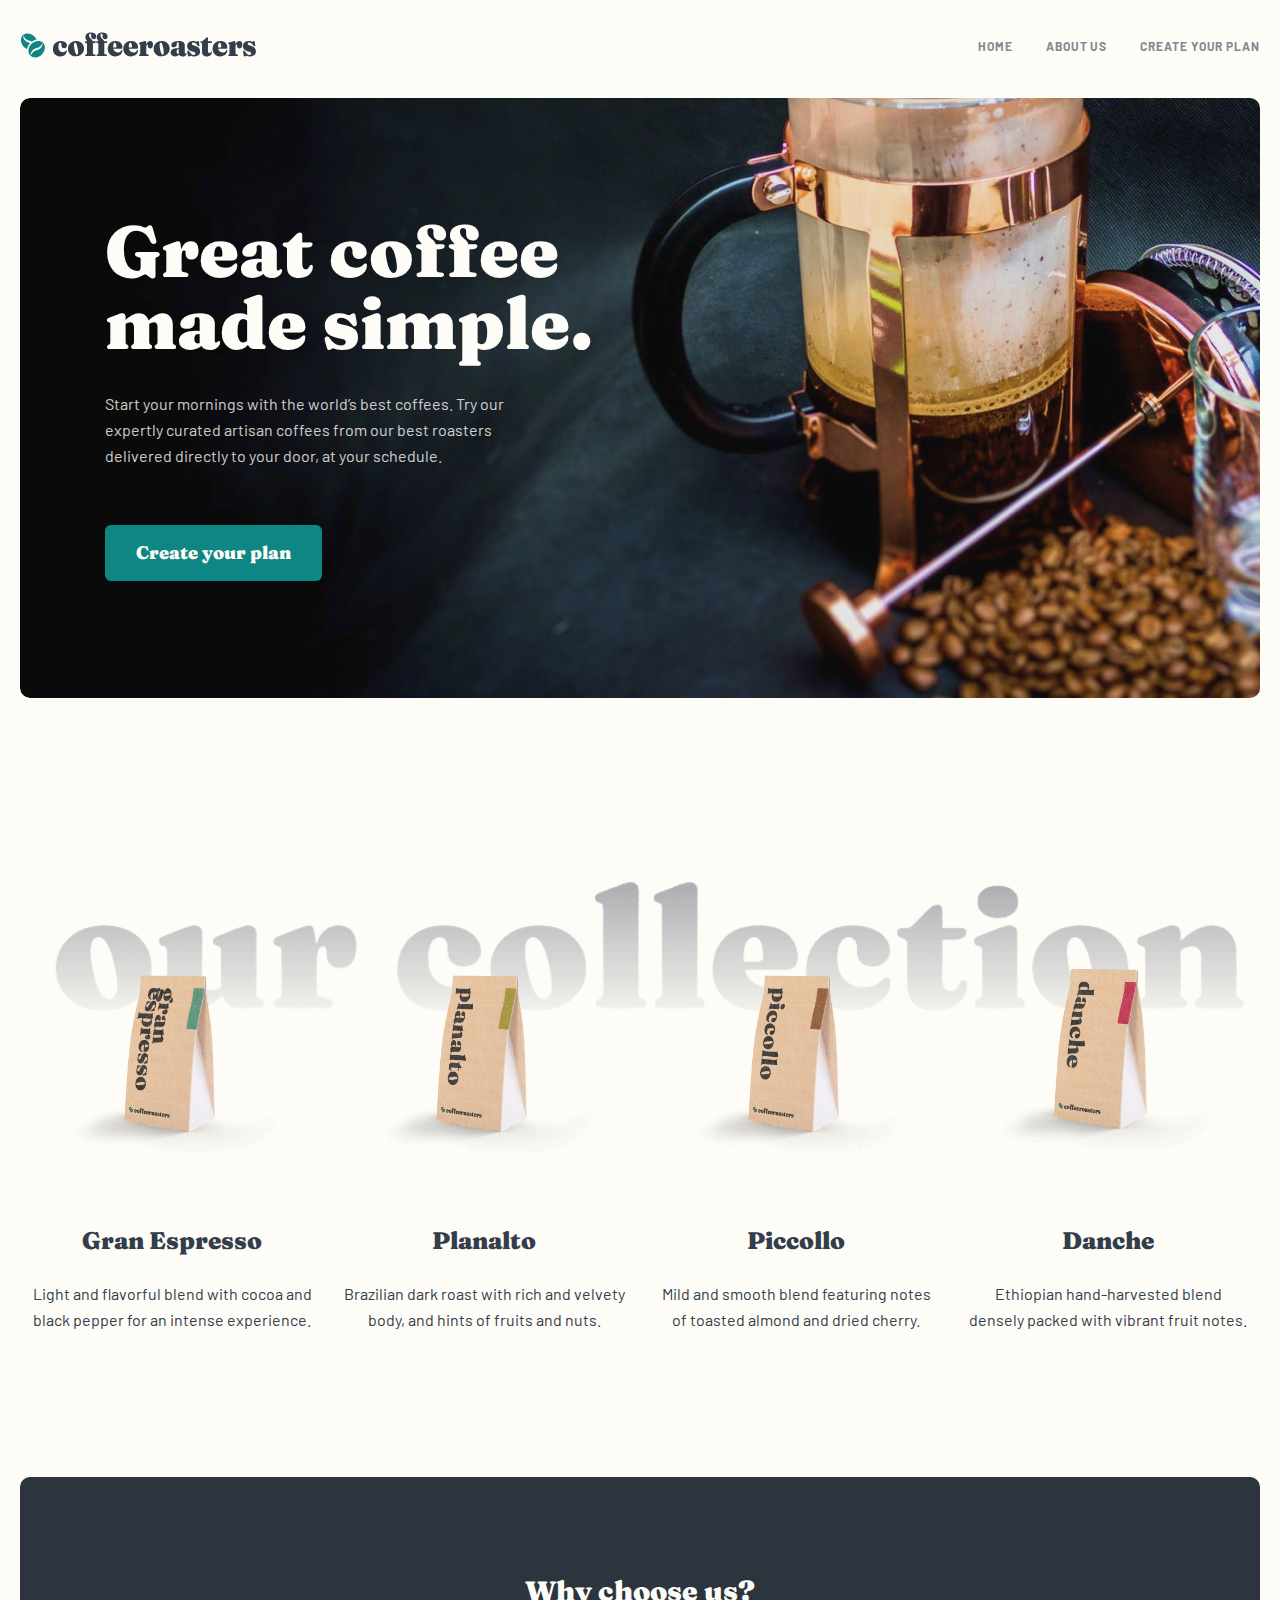
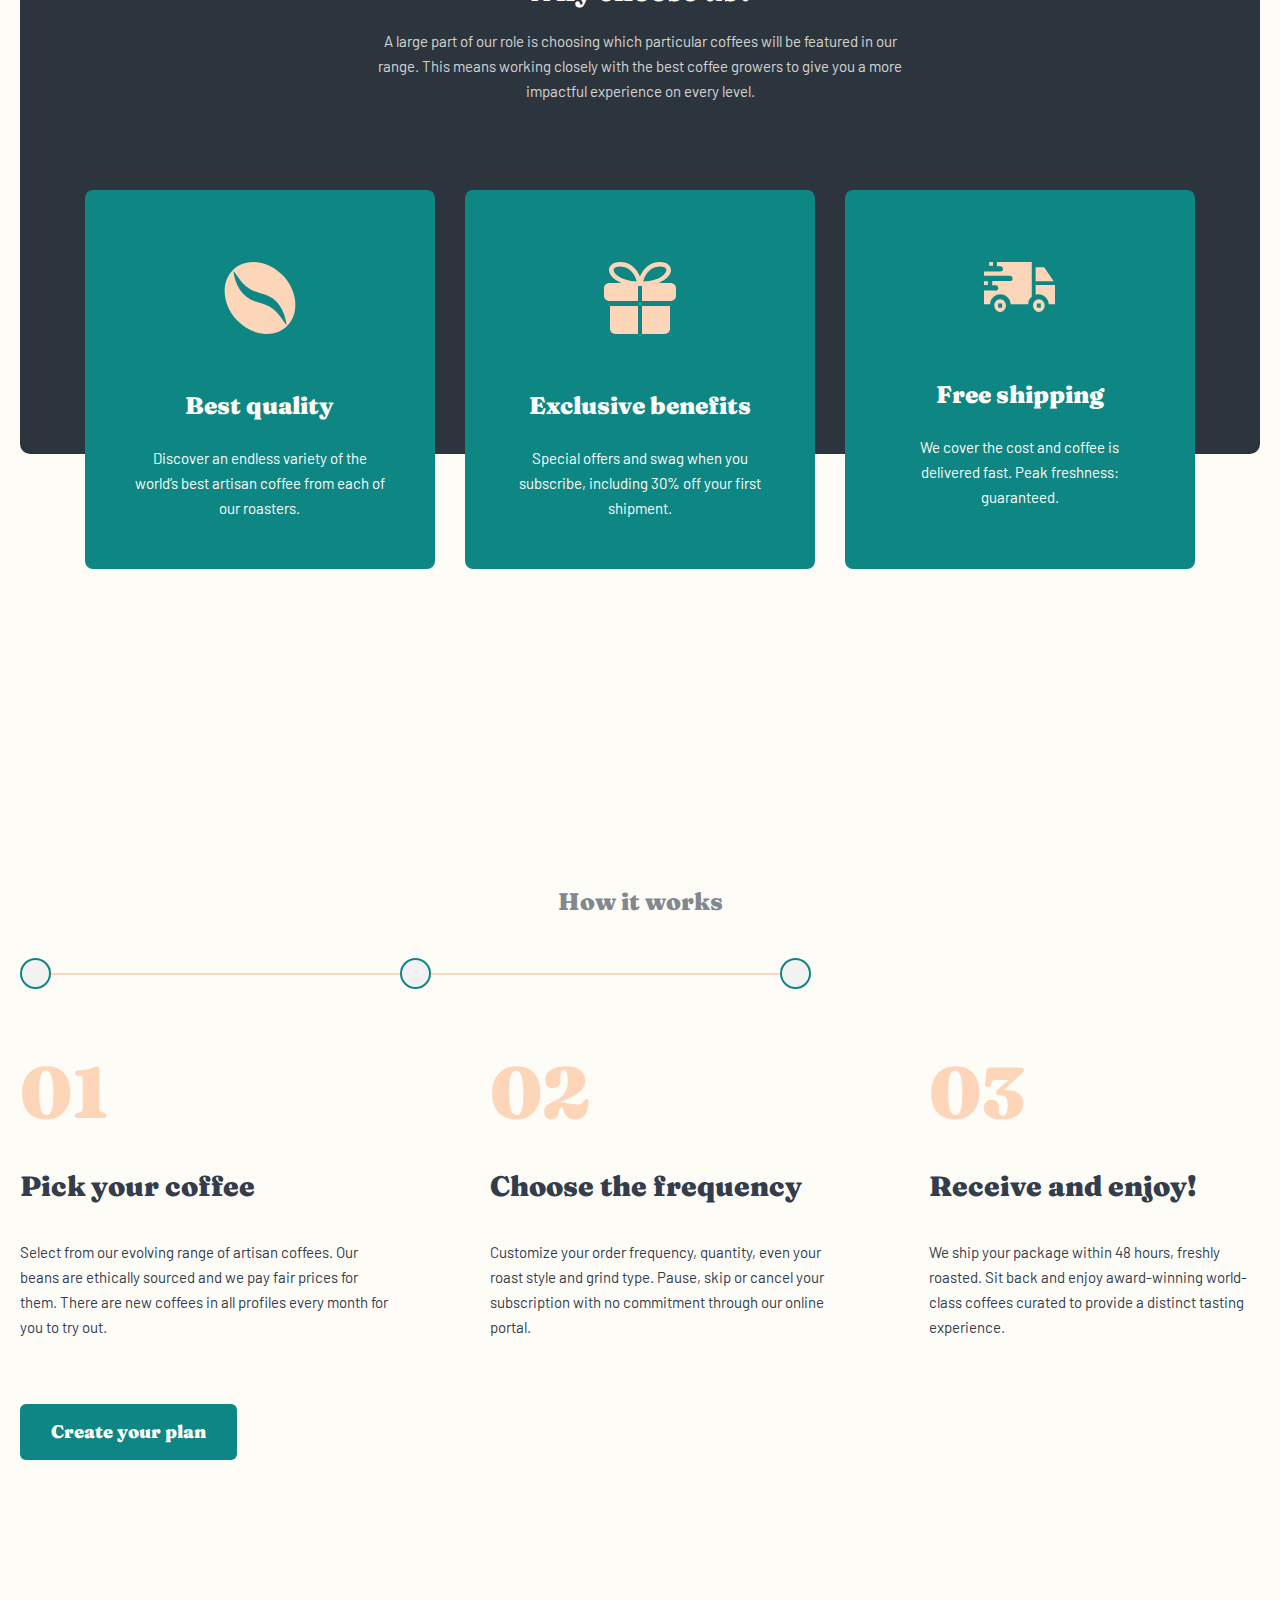
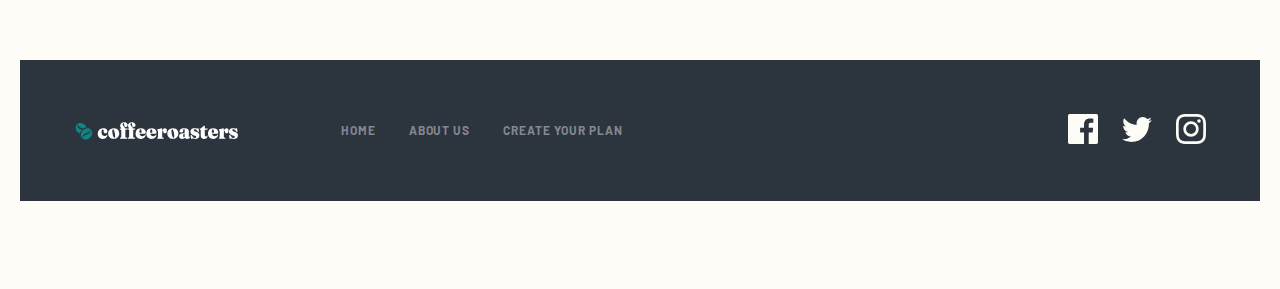
==== commit 545080b6: "home page finish" ====
--- a/index.html
+++ b/index.html
@@ -51,7 +51,8 @@
             </div>
         </section>
         <!-- hero section finish -->
-
+        
+        <!-- collection section start -->
         <section class="collections">
             <div class="container">
                 <div class="collections-wrapper">
@@ -89,13 +90,112 @@
                 </div>
             </div>
         </section>
+        <!-- collection section finish -->
         
+        <!-- why choose start -->
+        <section class="why-choose">
+            <div class="container">
+                <div class="why-choose__wrapper">
+                    <h2 class="why-choose__title">Why choose us?</h2>
+                    <p class="why-choose__desc">A large part of our role is choosing which particular coffees will be featured in our range. This means working closely with the best coffee growers to give you a more impactful experience on every level.</p>
+                    <ul class="why-choose__list">
+                        <li class="why-choose__item">
+                            <div class="why-choose__inner">
+                                <h3 class="why-choose__item-title">Best quality</h3>
+                                <p class="why-choose__item-desc">Discover an endless variety of the world’s best artisan coffee from each of our roasters.</p>
+                            </div>
+                        </li>
+                        <li class="why-choose__item">
+                            <div class="why-choose__inner">
+                                <h3 class="why-choose__item-title">Exclusive benefits</h3>
+                                <p class="why-choose__item-desc">Special offers and swag when you subscribe, including 30% off your first shipment.</p>
+                            </div>
+                        </li>
+                        <li class="why-choose__item">
+                            <div class="why-choose__inner">
+                                <h3 class="why-choose__item-title">Free shipping</h3>
+                                <p class="why-choose__item-desc">We cover the cost and coffee is delivered fast. Peak freshness: guaranteed.</p>
+                            </div>
+                        </li>
+                    </ul>
+                </div>
+            </div>
+        </section>
+        <!-- why choose finish -->
+        
+        <!-- works section start -->
+        <section class="works">
+            <div class="container">
+                <h2 class="works__title">How it works</h2>
+                <div class="works__oval-wrapper">
+                    <span class="works__oval"></span>
+                    <span class="works__oval"></span>
+                    <span class="works__oval"></span>
+                </div>
+                <ul class="works__list">
+                    <li class="works__item">
+                        <span class="works__number">01</span>
+                        <h3 class="works__item-title">Pick your coffee</h3>
+                        <p class="works__item-desc">Select from our evolving range of artisan coffees. Our beans are ethically sourced and we pay fair prices for them. There are new coffees in all profiles every month for you to try out.</p>
+                    </li>
+                    <li class="works__item">
+                        <span class="works__number">02</span>
+                        <h3 class="works__item-title">Choose the frequency</h3>
+                        <p class="works__item-desc">Customize your order frequency, quantity, even your roast style and grind type. Pause, skip or cancel your subscription with no commitment through our online portal.</p>
+                    </li>
+                    <li class="works__item">
+                        <span class="works__number">03</span>
+                        <h3 class="works__item-title">Receive and enjoy!</h3>
+                        <p class="works__item-desc">We ship your package within 48 hours, freshly roasted. Sit back and enjoy award-winning world-class coffees curated to provide a distinct tasting experience.</p>
+                    </li>
+                </ul>
+                <a class="works__link" href="#">Create your plan</a>
+            </div>
+        </section>
+        <!-- works section finish -->
+
     </main>
     <!-- site main finish -->
     
     <!-- site footer start -->
     <footer class="site-footer">
-        
+        <div class="container">
+            <div class="site-footer__wrapper">
+                <a class="site-footer__logo" href="./index.html">
+                    <svg width="163" height="18" fill="none" xmlns="http://www.w3.org/2000/svg"><path fill-rule="evenodd" clip-rule="evenodd" d="M52.25 16.133c0 .351-.176.527-.529.527h-6.213a.514.514 0 0 1-.366-.132.484.484 0 0 1-.141-.372c0-.137.032-.248.096-.331a.674.674 0 0 1 .298-.207l.484-.148a.504.504 0 0 0 .282-.218c.067-.107.1-.26.1-.457V8.18a.446.446 0 0 0-.078-.268c-.053-.073-.15-.14-.293-.2l-.653-.218a1.053 1.053 0 0 1-.371-.269.547.547 0 0 1-.113-.349c0-.137.047-.25.141-.338l.037-.03c.09-.068.207-.101.351-.101h.988l-.008-.067a.934.934 0 0 0-.158-.385c-.112-.164-.24-.35-.383-.555a3.63 3.63 0 0 1-.382-.738c-.113-.286-.17-.64-.17-1.059 0-1 .339-1.798 1.014-2.397.675-.599 1.636-.898 2.882-.898.803 0 1.469.13 1.998.389.53.26.925.604 1.188 1.035.262.431.394.902.394 1.414 0 .602-.156 1.054-.468 1.356-.311.3-.71.452-1.198.452-.54 0-.976-.176-1.306-.527-.33-.35-.496-.816-.496-1.396V2.013c0-.267-.052-.464-.157-.59-.105-.126-.267-.188-.484-.188-.278 0-.488.095-.63.286-.143.19-.215.465-.215.823 0 .367.085.71.254 1.03.169.32.377.62.624.899.248.278.496.545.743.8.248.256.456.508.625.756l.048.074c.092.149.152.297.183.444l.01.06h1.667c.173 0 .306.036.4.109.094.072.14.184.14.337a.67.67 0 0 1-.292.56c-.195.146-.503.218-.923.218h-.8v7.13c0 .213.033.377.096.491a.406.406 0 0 0 .31.206l.968.149c.173.023.3.078.383.166a.505.505 0 0 1 .124.36Zm-22.165.264c-.675.328-1.463.492-2.364.492-.953 0-1.806-.203-2.56-.607a4.425 4.425 0 0 1-1.785-1.756c-.435-.767-.653-1.7-.653-2.798 0-1.06.227-2.008.681-2.844a5.103 5.103 0 0 1 1.897-1.98c.81-.484 1.756-.726 2.837-.726.923 0 1.701.137 2.336.412.634.275 1.118.646 1.452 1.116.334.469.5.993.5 1.573 0 .61-.174 1.089-.523 1.436-.349.347-.823.52-1.424.52-.615 0-1.082-.177-1.401-.531-.32-.355-.479-.841-.479-1.46v-.732c0-.373-.067-.656-.202-.846a.662.662 0 0 0-.574-.287c-.248 0-.471.102-.67.304-.199.202-.353.505-.462.91-.108.404-.163.903-.163 1.498 0 .855.126 1.572.377 2.152.252.58.595 1.014 1.03 1.304.436.29.93.435 1.486.435.556 0 1.02-.082 1.396-.246.375-.164.664-.44.867-.83a1.2 1.2 0 0 1 .264-.206.43.43 0 0 1 .186-.045.259.259 0 0 1 .186.108c.049.065.07.166.062.304-.06.747-.29 1.407-.687 1.98a4.093 4.093 0 0 1-1.61 1.35Zm11.443-.23c-.844.466-1.825.699-2.944.699-1.088 0-2.043-.227-2.865-.681a4.887 4.887 0 0 1-1.919-1.882c-.458-.802-.686-1.728-.686-2.781 0-1.007.24-1.913.72-2.718a5.249 5.249 0 0 1 1.992-1.917c.849-.473 1.824-.71 2.927-.71 1.096 0 2.053.23 2.87.688a4.914 4.914 0 0 1 1.915 1.9c.457.808.686 1.742.686 2.803 0 1.007-.238 1.909-.715 2.706a5.161 5.161 0 0 1-1.98 1.894Zm-2.088-.491c-.233.046-.46-.058-.681-.31-.221-.251-.432-.674-.63-1.27-.2-.595-.389-1.376-.569-2.345-.173-.97-.27-1.766-.293-2.392-.022-.625.023-1.098.136-1.419.112-.32.285-.507.517-.56.233-.046.46.057.681.308.222.252.434.676.636 1.27.203.596.394 1.378.575 2.346.18.97.279 1.768.298 2.398.019.63-.03 1.104-.147 1.424-.116.32-.29.504-.523.55Zm20.139.984c.353 0 .53-.176.53-.527a.505.505 0 0 0-.125-.36c-.082-.088-.21-.143-.383-.166l-.968-.149a.407.407 0 0 1-.31-.206c-.063-.114-.095-.278-.095-.492V7.631h.8c.42 0 .727-.072.922-.217a.67.67 0 0 0 .293-.56c0-.154-.047-.266-.14-.338-.094-.073-.228-.11-.4-.11h-1.668l-.01-.06a1.384 1.384 0 0 0-.182-.443l-.048-.074a5.742 5.742 0 0 0-.625-.755 25.56 25.56 0 0 1-.743-.801 4.522 4.522 0 0 1-.625-.899 2.177 2.177 0 0 1-.253-1.03c0-.358.071-.633.214-.823.142-.191.353-.286.63-.286.218 0 .38.062.484.188.105.126.158.323.158.59V3.03c0 .58.165 1.045.495 1.396.33.351.766.527 1.306.527.488 0 .888-.151 1.199-.452.311-.302.467-.754.467-1.356 0-.512-.131-.983-.394-1.414-.263-.43-.658-.776-1.188-1.035-.529-.26-1.195-.39-1.998-.39-1.245 0-2.206.3-2.881.899-.676.599-1.014 1.398-1.014 2.397 0 .42.057.773.17 1.059.112.286.24.532.382.738l.383.555a.934.934 0 0 1 .158.385l.008.067h-.988a.572.572 0 0 0-.352.1l-.036.031a.441.441 0 0 0-.141.338c0 .137.037.254.112.349.075.095.2.185.372.269l.653.217c.142.061.24.128.293.2a.446.446 0 0 1 .078.27v6.614c0 .198-.033.35-.101.457a.504.504 0 0 1-.281.218l-.485.148a.674.674 0 0 0-.298.207.534.534 0 0 0-.096.331c0 .16.047.285.141.372a.514.514 0 0 0 .366.132h6.214Zm8.814-.332c-.728.374-1.568.56-2.521.56-1.05 0-1.974-.219-2.77-.657a4.718 4.718 0 0 1-1.863-1.843c-.446-.79-.67-1.703-.67-2.74 0-1.091.216-2.047.648-2.867a4.622 4.622 0 0 1 1.874-1.916c.818-.458 1.801-.687 2.95-.687.975 0 1.816.193 2.521.578a4.089 4.089 0 0 1 1.627 1.568c.379.66.568 1.394.568 2.202 0 .351-.094.628-.281.83l-.045.045c-.185.172-.44.258-.766.258H64.52l.011.053c.137.628.37 1.131.7 1.51.563.644 1.313.966 2.251.966.6 0 1.132-.137 1.593-.412.462-.274.772-.656.93-1.144.09-.1.17-.166.241-.2a.442.442 0 0 1 .186-.052c.075 0 .139.03.191.092.053.06.08.164.08.309 0 .747-.204 1.432-.609 2.054-.405.621-.972 1.12-1.7 1.493Zm-3.991-5.586a9.004 9.004 0 0 1-.016-.548c0-.717.052-1.281.157-1.693.105-.412.24-.704.406-.876.165-.171.349-.257.551-.257.263 0 .509.225.738.675.228.45.343 1.198.343 2.243 0 .32-.143.48-.428.48h-1.75l-.001-.024Zm14.753 5.586c-.728.374-1.568.56-2.521.56-1.051 0-1.974-.219-2.77-.657a4.717 4.717 0 0 1-1.863-1.843c-.446-.79-.67-1.703-.67-2.74 0-1.091.216-2.047.648-2.867a4.622 4.622 0 0 1 1.874-1.916c.818-.458 1.801-.687 2.95-.687.975 0 1.816.193 2.521.578a4.088 4.088 0 0 1 1.627 1.568c.379.66.568 1.394.568 2.202 0 .351-.094.628-.281.83l-.045.045c-.185.172-.44.258-.766.258h-5.146l.011.053c.137.628.37 1.131.7 1.51.563.644 1.313.966 2.251.966.6 0 1.132-.137 1.593-.412.462-.274.771-.656.929-1.144.09-.1.17-.166.242-.2a.442.442 0 0 1 .186-.052c.075 0 .139.03.191.092.053.06.079.164.079.309 0 .747-.203 1.432-.608 2.054-.405.621-.972 1.12-1.7 1.493Zm-3.991-5.586a9.004 9.004 0 0 1-.016-.548c0-.717.052-1.281.157-1.693.105-.412.24-.704.405-.876.166-.171.35-.257.552-.257.263 0 .508.225.737.675.23.45.344 1.198.344 2.243 0 .32-.143.48-.428.48h-1.75l-.001-.024Zm13.588 5.775c-.094.095-.23.143-.411.143h-5.629a.533.533 0 0 1-.388-.137.503.503 0 0 1-.14-.378c0-.122.028-.223.084-.303a.933.933 0 0 1 .23-.224l.26-.103a.381.381 0 0 0 .202-.217c.038-.1.056-.263.056-.492V8.993c0-.183-.02-.315-.062-.395a.427.427 0 0 0-.208-.189l-.292-.034a.723.723 0 0 1-.231-.195.444.444 0 0 1-.073-.263c0-.122.037-.23.112-.326.075-.095.203-.177.383-.246l3.197-.927c.188-.076.345-.13.473-.16a1.44 1.44 0 0 1 .326-.046c.128 0 .223.046.287.138l.02.033c.053.095.09.248.11.459l.085 1.778.02-.066a4.53 4.53 0 0 1 .125-.356c.274-.683.636-1.19 1.087-1.522.45-.332.942-.498 1.474-.498.646 0 1.141.217 1.486.652.346.435.518 1.095.518 1.98 0 .877-.18 1.522-.54 1.934-.36.412-.826.618-1.396.618-.555 0-.966-.142-1.233-.424-.266-.282-.407-.683-.422-1.201l-.011-.458a.869.869 0 0 0-.101-.412c-.06-.1-.158-.149-.293-.149-.135 0-.253.07-.355.212-.101.141-.178.357-.23.647-.053.29-.08.66-.08 1.11v4.027c0 .214.035.384.102.51a.447.447 0 0 0 .315.234l.845.172c.157.023.27.082.337.177a.57.57 0 0 1 .102.338.508.508 0 0 1-.141.372Zm9 .349c1.118 0 2.1-.233 2.944-.698a5.166 5.166 0 0 0 1.981-1.894c.477-.797.715-1.7.715-2.706 0-1.06-.229-1.995-.687-2.804a4.916 4.916 0 0 0-1.914-1.9c-.818-.457-1.775-.686-2.87-.686-1.103 0-2.079.236-2.927.71a5.25 5.25 0 0 0-1.993 1.916c-.48.805-.72 1.71-.72 2.718 0 1.053.229 1.98.687 2.78a4.887 4.887 0 0 0 1.919 1.883c.822.454 1.777.68 2.865.68Zm.174-1.5c.222.252.449.356.681.31.233-.046.408-.23.524-.55.116-.32.165-.795.146-1.424-.019-.63-.118-1.429-.298-2.398-.18-.968-.371-1.75-.574-2.345-.203-.595-.415-1.019-.636-1.27-.222-.252-.449-.355-.681-.31-.233.054-.405.24-.518.561-.113.32-.158.794-.135 1.42.022.625.12 1.422.293 2.39.18.97.37 1.752.568 2.347.199.595.41 1.018.63 1.27Zm14.393 1.523c.63 0 1.148-.117 1.553-.35.405-.232.707-.509.906-.829.199-.32.299-.614.299-.881a.528.528 0 0 0-.073-.286.225.225 0 0 0-.197-.115.221.221 0 0 0-.102.023.228.228 0 0 0-.079.069c-.037.137-.095.233-.174.286a.443.443 0 0 1-.253.08c-.128 0-.224-.044-.287-.131a.579.579 0 0 1-.096-.35V9.348c0-1.007-.34-1.787-1.019-2.34-.679-.554-1.743-.83-3.191-.83-1.126 0-2.066.141-2.82.423-.754.283-1.321.643-1.7 1.082-.379.438-.569.887-.569 1.344 0 .489.141.86.423 1.116.281.255.688.383 1.221.383.653 0 1.167-.177 1.542-.532.376-.355.563-.814.563-1.379v-.87c0-.213.066-.379.197-.497a.705.705 0 0 1 .49-.178c.21 0 .377.079.501.235.124.156.185.368.185.635v3.336l-.06-.013a3.742 3.742 0 0 0-.629-.06l-.121-.002c-1.614 0-2.816.275-3.608.824-.792.55-1.188 1.316-1.188 2.3 0 .748.272 1.362.817 1.843.544.48 1.266.72 2.167.72a4.35 4.35 0 0 0 1.891-.417 3.008 3.008 0 0 0 1.07-.823l.015-.02.017.052c.086.247.245.468.476.664l.071.058c.416.325 1.004.487 1.762.487Zm-3.878-2.157a.86.86 0 0 0 .726.372l.064-.003a.938.938 0 0 0 .372-.107l.036-.02v-2.937l-.056-.017a1.739 1.739 0 0 0-.45-.052c-.293 0-.527.137-.704.412-.176.275-.264.679-.264 1.213 0 .511.092.89.276 1.139Zm11.814 2.191c1.336 0 2.36-.309 3.073-.927.713-.618 1.07-1.46 1.07-2.529 0-.648-.12-1.217-.361-1.705-.24-.488-.66-.921-1.26-1.299-.601-.377-1.445-.734-2.533-1.07-.406-.13-.719-.26-.94-.394-.222-.134-.374-.277-.456-.43a1.013 1.013 0 0 1-.124-.492c0-.259.094-.469.281-.629.188-.16.466-.24.833-.24.511 0 .993.171 1.447.515.454.343.955.93 1.503 1.762.142.175.285.303.428.383a.55.55 0 0 0 .405.075.399.399 0 0 0 .293-.315c.037-.164.03-.399-.023-.704l-.293-2.105c-.03-.221-.086-.378-.169-.47a.417.417 0 0 0-.326-.137c-.12 0-.27.042-.45.126-.18.084-.359.17-.535.258-.176.087-.31.131-.4.131-.082 0-.204-.046-.365-.137a3.635 3.635 0 0 0-.682-.275c-.292-.091-.671-.137-1.136-.137-.773 0-1.47.141-2.089.423a3.465 3.465 0 0 0-1.463 1.208c-.357.522-.535 1.146-.535 1.87 0 .641.133 1.202.4 1.683.266.48.673.892 1.221 1.236.548.343 1.238.621 2.072.835.54.145.954.292 1.243.44.289.15.488.311.597.487.109.175.163.37.163.583a.936.936 0 0 1-.281.698c-.188.184-.473.275-.856.275-.36 0-.703-.078-1.03-.235-.326-.156-.662-.425-1.007-.806-.345-.382-.732-.904-1.16-1.568a1.052 1.052 0 0 0-.433-.366.58.58 0 0 0-.49.011c-.157.061-.259.191-.304.39-.045.198-.034.442.034.732l.349 2.277c.053.229.128.381.225.458a.503.503 0 0 0 .315.114c.128 0 .284-.042.468-.126l.551-.252c.184-.084.332-.126.445-.126.112 0 .261.043.444.126.184.084.424.168.721.252.296.084.67.126 1.12.126Zm10.672-.43c-.496.264-1.081.396-1.756.396-1.141 0-1.999-.279-2.573-.836-.574-.557-.861-1.434-.861-2.632V8.25c0-.16-.015-.282-.045-.366-.03-.084-.105-.153-.225-.206l-.529-.172c-.128-.06-.21-.135-.248-.223a.84.84 0 0 1-.056-.326.51.51 0 0 1 .169-.395.592.592 0 0 1 .416-.154h.552a.372.372 0 0 0 .214-.08c.075-.054.176-.16.304-.32l2.082-1.752c.15-.183.301-.322.451-.417.15-.096.3-.143.45-.143a.52.52 0 0 1 .405.16l.031.038c.077.107.116.262.116.465l-.001 2.049h2.353c.165 0 .293.036.383.109.09.072.135.184.135.337 0 .214-.094.397-.281.55l-.042.03c-.189.132-.476.198-.859.198h-1.689l.001 5.218c0 .572.095.996.287 1.27.191.275.471.412.838.412a.953.953 0 0 0 .439-.103c.135-.068.257-.158.366-.269.109-.11.212-.234.31-.371.097-.138.191-.275.281-.412a.167.167 0 0 1 .197.04c.056.057.081.173.073.349-.052.618-.223 1.161-.512 1.63a3.02 3.02 0 0 1-1.176 1.099Zm7.373.396c.953 0 1.794-.187 2.522-.561.728-.374 1.294-.872 1.7-1.493a3.685 3.685 0 0 0 .607-2.054c0-.145-.026-.248-.078-.31a.246.246 0 0 0-.192-.09.44.44 0 0 0-.185.05.848.848 0 0 0-.242.2c-.158.49-.468.87-.929 1.145-.462.275-.993.412-1.593.412-.938 0-1.689-.322-2.251-.967-.33-.378-.564-.88-.7-1.509l-.011-.053h5.146c.325 0 .581-.086.766-.258l.044-.045c.188-.202.282-.479.282-.83 0-.808-.19-1.543-.569-2.202a4.09 4.09 0 0 0-1.626-1.568c-.706-.385-1.546-.578-2.522-.578-1.148 0-2.131.229-2.949.687a4.627 4.627 0 0 0-1.875 1.916c-.431.82-.647 1.776-.647 2.867 0 1.037.223 1.95.67 2.74a4.71 4.71 0 0 0 1.863 1.843c.795.438 1.718.658 2.769.658Zm-1.486-6.694c0 .189.006.371.016.547l.002.025h1.75c.285 0 .427-.16.427-.481 0-1.045-.114-1.793-.343-2.243-.229-.45-.475-.675-.737-.675-.203 0-.387.086-.552.257-.165.172-.3.464-.405.876-.105.412-.158.976-.158 1.694Zm13.194 6.465c.18 0 .317-.048.41-.143a.507.507 0 0 0 .141-.372.573.573 0 0 0-.101-.338c-.068-.095-.18-.154-.338-.177l-.844-.172a.445.445 0 0 1-.315-.234c-.068-.126-.102-.296-.102-.51v-4.027c0-.45.027-.82.079-1.11.053-.29.13-.506.231-.647.101-.141.219-.212.355-.212.135 0 .232.05.292.15.06.098.094.236.102.411l.011.458c.015.518.156.919.422 1.201.266.282.677.424 1.233.424.57 0 1.035-.206 1.395-.618.361-.412.541-1.057.541-1.934 0-.885-.173-1.545-.518-1.98-.345-.435-.841-.652-1.486-.652-.533 0-1.024.166-1.475.498-.45.332-.812.839-1.086 1.522a4.787 4.787 0 0 0-.126.356l-.019.066-.086-1.778c-.02-.21-.056-.364-.109-.46l-.02-.032c-.064-.092-.16-.138-.287-.138-.09 0-.199.016-.327.046a3.46 3.46 0 0 0-.473.16l-3.197.927c-.18.069-.307.15-.382.246a.514.514 0 0 0-.113.326.45.45 0 0 0 .073.263.727.727 0 0 0 .231.195l.293.034a.428.428 0 0 1 .208.19c.041.08.062.21.062.394v5.813c0 .229-.019.393-.056.492a.382.382 0 0 1-.203.217l-.259.103a.958.958 0 0 0-.231.224.517.517 0 0 0-.084.303c0 .16.047.286.141.378a.53.53 0 0 0 .388.137h5.629Zm11.853-.664c-.713.618-1.737.927-3.073.927-.45 0-.823-.042-1.12-.126a5.15 5.15 0 0 1-.72-.252c-.184-.084-.332-.126-.445-.126-.113 0-.261.043-.445.126l-.551.252c-.184.084-.34.126-.467.126a.504.504 0 0 1-.316-.114c-.097-.077-.172-.23-.225-.458l-.349-2.277c-.067-.29-.079-.534-.034-.733.045-.198.147-.328.304-.389a.58.58 0 0 1 .49-.011c.161.068.306.19.433.366.428.664.815 1.186 1.16 1.568.345.381.681.65 1.007.806.327.157.67.235 1.03.235.383 0 .668-.091.856-.275a.932.932 0 0 0 .281-.698c0-.213-.054-.408-.163-.583-.109-.176-.307-.338-.596-.487-.289-.148-.704-.295-1.244-.44-.833-.214-1.524-.492-2.072-.835-.547-.344-.955-.756-1.221-1.236-.266-.481-.4-1.042-.4-1.682 0-.725.179-1.349.535-1.871a3.47 3.47 0 0 1 1.463-1.208c.62-.282 1.316-.423 2.089-.423.465 0 .844.046 1.137.137.292.092.519.183.681.275.161.091.283.137.366.137.09 0 .223-.044.399-.131.177-.088.355-.174.535-.258.18-.084.33-.126.45-.126a.42.42 0 0 1 .327.138c.082.091.139.248.169.469l.292 2.105c.053.305.06.54.023.704a.397.397 0 0 1-.293.315.55.55 0 0 1-.405-.075 1.552 1.552 0 0 1-.428-.383c-.548-.832-1.049-1.419-1.503-1.762-.454-.344-.936-.515-1.446-.515-.368 0-.646.08-.833.24a.787.787 0 0 0-.282.63c0 .175.041.339.124.492.083.152.235.295.456.429.221.133.535.265.94.394 1.088.336 1.932.693 2.533 1.07.6.378 1.02.81 1.261 1.3.24.487.36 1.056.36 1.704 0 1.068-.357 1.911-1.07 2.53Z" fill="#fff"/><path fill-rule="evenodd" clip-rule="evenodd" d="M9.938 3.079C7.511.648 3.913.298 1.918 2.299-.08 4.302.27 7.909 2.694 10.34a7.324 7.324 0 0 0 2.177 1.5c.258-1.503.998-2.948 2.12-4.134a15.884 15.884 0 0 0-1.15-.354c-2.356-.648-3.527-2.618-3.8-4.927.226.272.432.558.637.843.399.554.795 1.104 1.332 1.547.836.69 1.754.956 2.758 1.248.038.01.077.022.116.034.476.138.889.342 1.268.581a7.827 7.827 0 0 1 3.281-1.416 7.321 7.321 0 0 0-1.495-2.182Zm-4.104 9.337c.154-1.505.881-2.977 2.047-4.145 2.427-2.43 6.025-2.782 8.02-.779 1.997 2.001 1.649 5.608-.778 8.04-1.165 1.169-2.633 1.898-4.134 2.053-.2.02-.398.03-.592.03-1.29 0-2.444-.453-3.293-1.305-.978-.98-1.43-2.362-1.27-3.894Zm3.55 1.234c.796-.608 1.657-.849 2.593-1.106 2.356-.648 3.526-2.617 3.8-4.927-.224.271-.429.555-.632.838-.4.556-.797 1.108-1.337 1.553-.839.69-1.758.957-2.767 1.25l-.107.031c-2.305.67-3.445 2.624-3.708 4.897.227-.273.435-.557.642-.84.45-.612.893-1.219 1.516-1.696Z" fill="#0E8784"/></svg>
+                </a>
+                <nav class="site-footer__nav">
+                    <ul class="site-footer__nav-list">
+                        <li class="site-footer__nav-item ">
+                            <a class="site-footer__nav-link" href="#">Home</a>
+                        </li>
+                        <li class="site-footer__nav-item">
+                            <a class="site-footer__nav-link" href="#">About us</a>
+                        </li>
+                        <li class="site-footer__nav-item">
+                            <a class="site-footer__nav-link" href="#">Create your plan</a>
+                        </li>
+                    </ul>
+                </nav>
+                <ul class="site-footer__list">
+                    <li class="site-footer__item">
+                        <a class="site-footer__item-link" href="#">
+                            <svg class="site-footer__img" width="30" height="30" xmlns="http://www.w3.org/2000/svg"><path d="M28.344 0H1.656C.741 0 0 .741 0 1.656v26.689C0 29.259.741 30 1.656 30h14.369V18.383h-3.91v-4.528h3.91v-3.339c0-3.875 2.366-5.985 5.824-5.985 1.656 0 3.078.124 3.494.179v4.05l-2.398.001c-1.88 0-2.244.894-2.244 2.204v2.891h4.484l-.584 4.528h-3.9V30h7.645C29.26 30 30 29.259 30 28.344V1.656C30 .741 29.259 0 28.344 0Z"/></svg>
+                        </a>
+                    </li>
+                    <li class="site-footer__item">
+                        <a class="site-footer__item-link" href="#">
+                            <svg class="site-footer__img" width="30" height="25" xmlns="http://www.w3.org/2000/svg"><path d="M30 2.96c-1.104.502-2.29.84-3.535.993A6.296 6.296 0 0 0 29.171.461a12.145 12.145 0 0 1-3.909 1.532A6.075 6.075 0 0 0 20.77 0c-3.974 0-6.894 3.802-5.996 7.748C9.66 7.486 5.125 4.973 2.089 1.155.476 3.99 1.252 7.702 3.993 9.58a6.014 6.014 0 0 1-2.787-.79c-.067 2.925 1.977 5.66 4.936 6.269a6.02 6.02 0 0 1-2.78.107c.783 2.508 3.056 4.332 5.75 4.383A12.156 12.156 0 0 1 0 22.165 17.112 17.112 0 0 0 9.435 25c11.428 0 17.884-9.897 17.494-18.773A12.713 12.713 0 0 0 30 2.96Z"/></svg>
+                        </a>
+                    </li>
+                    <li class="site-footer__item">
+                        <a class="site-footer__item-link" href="#">
+                            <svg class="site-footer__img" width="30" height="30" xmlns="http://www.w3.org/2000/svg"><path fill-rule="evenodd" clip-rule="evenodd" d="M15 0c-4.074 0-4.584.018-6.184.09C3.37.34.341 3.362.091 8.815.018 10.416 0 10.926 0 15s.018 4.585.09 6.185c.25 5.448 3.272 8.475 8.725 8.725 1.601.073 2.111.09 6.185.09s4.585-.017 6.185-.09c5.443-.25 8.478-3.273 8.724-8.725.074-1.6.091-2.111.091-6.185s-.017-4.584-.09-6.184C29.665 3.374 26.639.341 21.186.091 19.585.018 19.074 0 15 0Zm0 2.704c4.005 0 4.48.015 6.063.087 4.065.185 5.963 2.114 6.148 6.15.073 1.58.087 2.055.087 6.06 0 4.007-.015 4.48-.087 6.062-.186 4.03-2.08 5.963-6.148 6.148-1.583.073-2.055.088-6.063.088-4.005 0-4.48-.015-6.061-.088-4.075-.186-5.964-2.123-6.149-6.15-.072-1.58-.087-2.055-.087-6.06 0-4.006.016-4.48.087-6.062.186-4.034 2.08-5.964 6.149-6.149 1.582-.071 2.056-.086 6.061-.086ZM7.297 15a7.703 7.703 0 1 1 15.406 0 7.703 7.703 0 0 1-15.406 0ZM15 20a5 5 0 1 1 0-10 5 5 0 0 1 0 10Zm6.206-13.007a1.8 1.8 0 1 1 3.601.002 1.8 1.8 0 0 1-3.6-.002Z"/></svg>
+                        </a>
+                    </li>
+                </ul>
+            </div>
+        </div>
     </footer>
     <!-- site footer finish -->
     <script src="./js/main.js"></script>
--- a/css/main.css
+++ b/css/main.css
@@ -5,19 +5,7 @@
 * Browsers: last 4 version
 */
 
-/*
-* Prefixed by https://autoprefixer.github.io
-* PostCSS: v8.4.14,
-* Autoprefixer: v10.4.7
-* Browsers: last 4 version
-*/
-
-/*
-* Prefixed by https://autoprefixer.github.io
-* PostCSS: v8.4.14,
-* Autoprefixer: v10.4.7
-* Browsers: last 4 version
-*/
+
 
 /* VARIABLES */
 
@@ -109,7 +97,7 @@
   padding: 0;
   font-family: "Fraunces", serif;
   font-weight: 900;
-  background-color: #f2f2f2;
+  background-color: #FEFCF7;
 }
 
 ul{
@@ -164,7 +152,6 @@
   position: relative;
   z-index: 11;
   padding: 32px 0 40px 0;
-  background-color: #fff;
 }
 .site-header__wrapper {
   display: -webkit-box;
@@ -190,11 +177,18 @@
   z-index: 2;
   display: none;
   height: 100vh;
+  background: -webkit-gradient(linear, left bottom, left top, from(#fefcf781), color-stop(55.94%, #FEFCF7));
+  background: -o-linear-gradient(bottom, #fefcf781 0%, #FEFCF7 55.94%);
   background: linear-gradient(360deg, #fefcf781 0%, #FEFCF7 55.94%);
 }
 .sitenav-list {
+  display: -webkit-box;
+  display: -ms-flexbox;
   display: flex;
-  flex-direction: column;
+  -webkit-box-orient: vertical;
+  -webkit-box-direction: normal;
+      -ms-flex-direction: column;
+          flex-direction: column;
   margin: 0;
   padding-top: 40px;
   padding-left: 0;
@@ -252,8 +246,13 @@
   }
   
   .sitenav-list{
-    flex-direction: row;
-    align-items: center;
+    -webkit-box-orient: horizontal;
+    -webkit-box-direction: normal;
+        -ms-flex-direction: row;
+            flex-direction: row;
+    -webkit-box-align: center;
+        -ms-flex-align: center;
+            align-items: center;
     padding-top: 0;
   }
   
@@ -331,9 +330,10 @@
 
 @media
 only screen and (-webkit-min-device-pixel-ratio: 2),
-only screen and (   min--moz-device-pixel-ratio: 2),
 only screen and (     -o-min-device-pixel-ratio: 2/1),
 only screen and (        min-device-pixel-ratio: 2),
+only screen and (                -webkit-min-device-pixel-ratio: 2),
+only screen and (                -o-min-device-pixel-ratio: 2/1),
 only screen and (                min-resolution: 192dpi),
 only screen and (                min-resolution: 2dppx) {
   
@@ -370,9 +370,10 @@
   }
   @media
   only screen and (-webkit-min-device-pixel-ratio: 2),
-  only screen and (   min--moz-device-pixel-ratio: 2),
   only screen and (     -o-min-device-pixel-ratio: 2/1),
   only screen and (        min-device-pixel-ratio: 2),
+  only screen and (                -webkit-min-device-pixel-ratio: 2),
+  only screen and (                -o-min-device-pixel-ratio: 2/1),
   only screen and (                min-resolution: 192dpi),
   only screen and (                min-resolution: 2dppx) {
     
@@ -414,9 +415,10 @@
   }
   @media
   only screen and (-webkit-min-device-pixel-ratio: 2),
-  only screen and (   min--moz-device-pixel-ratio: 2),
   only screen and (     -o-min-device-pixel-ratio: 2/1),
   only screen and (        min-device-pixel-ratio: 2),
+  only screen and (                -webkit-min-device-pixel-ratio: 2),
+  only screen and (                -o-min-device-pixel-ratio: 2/1),
   only screen and (                min-resolution: 192dpi),
   only screen and (                min-resolution: 2dppx) {
     
@@ -439,16 +441,21 @@
   background-position: top -10px center;
   
 }
-.collections-title {
-}
 .collections-list {
   list-style: none;
   margin-bottom: 120px;
 }
 .collection-item {
+  display: -webkit-box;
+  display: -ms-flexbox;
   display: flex;
-  flex-direction: column;
-  align-items: center;
+  -webkit-box-orient: vertical;
+  -webkit-box-direction: normal;
+      -ms-flex-direction: column;
+          flex-direction: column;
+  -webkit-box-align: center;
+      -ms-flex-align: center;
+          align-items: center;
   margin-bottom: 48px;
 }
 .collection-img {
@@ -492,7 +499,10 @@
     padding: 0 58px;
   }
   .collection-item{
-    flex-direction: row;
+    -webkit-box-orient: horizontal;
+    -webkit-box-direction: normal;
+        -ms-flex-direction: row;
+            flex-direction: row;
   }
   .collection-img{
     max-width: 255px;
@@ -502,6 +512,7 @@
     margin-bottom: 24px;
   }
 }
+
 
 @media only screen and (min-width: 1111px) {
   .collections{
@@ -513,12 +524,19 @@
     background-position: calc(50% + 10px) calc(50% - 162px);
   }
   .collections-list{
+    display: -webkit-box;
+    display: -ms-flexbox;
     display: flex;
-    justify-content: center;
+    -webkit-box-pack: center;
+        -ms-flex-pack: center;
+            justify-content: center;
     padding: 0;
   }
   .collection-item{
-    flex-direction: column;
+    -webkit-box-orient: vertical;
+    -webkit-box-direction: normal;
+        -ms-flex-direction: column;
+            flex-direction: column;
     margin-right: 30px;
     margin-bottom: 0;
   }
@@ -542,3 +560,509 @@
     padding-left: 20px;
   }
 }
+
+
+/* why choose start */
+.why-choose {
+  margin-bottom: 785px;
+}
+.why-choose__wrapper{
+  position: relative;
+  height: 859px;
+  padding-top: 64px;
+  padding-right: 24px;
+  padding-left: 24px;
+  background: #2C343E;
+  border-radius: 10px;
+  padding-bottom: 100%;
+  
+}
+.why-choose__title {
+  font-size: 28px;
+  line-height: 28px;
+  text-align: center;
+  margin-top: 0;
+  margin-bottom: 24px;
+  color: #FEFCF7;
+}
+.why-choose__desc {
+  font-family: 'Barlow';
+  font-weight: 400;
+  font-size: 15px;
+  line-height: 25px;
+  text-align: center;
+  margin-top: 0;
+  color: #FEFCF7;
+  margin-bottom: 64px;
+  mix-blend-mode: normal;
+  opacity: 0.8;
+}
+.why-choose__list {
+  display: -webkit-box;
+  display: -ms-flexbox;
+  display: flex;
+  -webkit-box-orient: vertical;
+  -webkit-box-direction: normal;
+      -ms-flex-direction: column;
+          flex-direction: column;
+  -webkit-box-align: center;
+      -ms-flex-align: center;
+          align-items: center;
+  list-style: none;
+}
+.why-choose__item {
+  width: 100%;
+  margin-bottom: 24px;
+  padding: 72px 12px 51px 12px;
+  background-color: #0E8784;
+  border-radius: 8px;
+}
+.why-choose__item:last-child {
+  margin-bottom: 0;
+}
+.why-choose__item::before {
+  content: "";
+  display: block;
+  width: 72px;
+  height: 72px;
+  margin: 0 auto;
+  margin-bottom: 56px;
+  background-image: url("../images/coffee-icon.svg");
+  background-repeat: no-repeat;
+  background-size: contain; 
+}
+.why-choose__item:nth-child(2):before {
+  background-image: url("../images/gift.svg");
+}
+.why-choose__item:last-child:before {
+  height: 50px;
+  background-image: url("../images/delivery.svg");
+}
+.why-choose__inner{
+  
+}
+.why-choose__item-title {
+  font-size: 24px;
+  line-height: 32px;
+  text-align: center;
+  margin-top: 0;
+  margin-bottom: 24px;
+  color: #FEFCF7;
+}
+.why-choose__item-desc {
+  font-family: 'Barlow';
+  font-style: normal;
+  font-weight: 400;
+  font-size: 15px;
+  line-height: 25px;
+  margin: 0;
+  text-align: center;
+  color: #FEFCF7;
+}
+@media only screen and (min-width: 402px) {
+  .why-choose{
+    margin-bottom: 718px;
+    
+  }
+}
+@media only screen and (min-width: 477px) {
+  .why-choose{
+    margin-bottom: 630px;
+    
+  }
+}
+@media only screen and (min-width: 605px) {
+  .why-choose{
+    margin-bottom: 551px;
+    
+  }
+}
+@media only screen and (min-width: 673px) {
+  .why-choose{
+    margin-bottom: 529px;
+    
+  }
+}
+
+@media only screen and (min-width: 768px) {
+  .why-choose{
+    margin-bottom: 432px;
+  }
+  .why-choose__wrapper{
+    padding-top: 56px;
+    height: 573px;
+    padding-bottom: 0;
+  }
+  .why-choose__item {
+    display: -webkit-box;
+    display: -ms-flexbox;
+    display: flex;
+    -webkit-box-align: center;
+        -ms-flex-align: center;
+            align-items: center;
+    width: 100%;
+    margin-bottom: 24px;
+    padding: 41px 48px;
+    background-color: #0E8784;
+    border-radius: 8px;
+  }
+  .why-choose__item::before{
+    margin: 0;
+    margin-right: 55px;
+  }
+  .why-choose__item-title {
+    text-align: center;
+    text-align: start;
+    margin-bottom: 16px;
+  }
+  .why-choose__item-desc {
+    text-align: start;
+    max-width: 344px;
+  }
+}
+
+@media only screen and (min-width: 1111px) {
+  
+  .container{
+    padding-right: 20px;
+    padding-left: 20px;
+  }
+  .why-choose__desc{
+    margin: 0 auto;
+    max-width: 540px;
+    margin-bottom: 86px;
+  }
+  .why-choose__wrapper{
+    padding-top: 100px;
+    height: 577px;
+    padding-bottom: 0;
+  }
+  .why-choose__list {
+    display: -webkit-box;
+    display: -ms-flexbox;
+    display: flex;
+    -webkit-box-orient: horizontal;
+    -webkit-box-direction: normal;
+        -ms-flex-direction: row;
+            flex-direction: row;
+    -webkit-box-align: stretch;
+        -ms-flex-align: stretch;
+            align-items: stretch;
+    -webkit-box-pack: center;
+        -ms-flex-pack: center;
+            justify-content: center;
+  }
+  
+  .why-choose__item{
+    display: inline-block;
+    max-width: 350px;
+    height: auto;
+    padding: 72px 48px 48px 47px;
+    margin-bottom: 0;
+  }
+  .why-choose__item:nth-child(2){
+    margin-right: 30px;
+    margin-left: 30px;
+  }
+  .why-choose__item::before{
+    margin: 0 auto;
+    margin-bottom: 56px;
+  }
+  .why-choose__item:last-child::before{
+    margin-bottom: 67px;
+  }
+  .why-choose__item-title {
+    text-align: center;
+    margin-bottom: 24px;
+  }
+  .why-choose__item-desc {
+    text-align: center;
+    
+    margin: 0;
+  }
+  
+}
+
+
+/* works section start */
+.works {
+  margin-bottom: 120px;
+}
+.works__title{
+  font-size: 24px;
+  line-height: 32px;
+  margin-top: 0;
+  margin-bottom: 80px;
+  text-align: center;
+  color: #83888F;
+}
+.works__oval-wrapper {
+  display: none;
+}
+.works__oval {
+  display: none;
+}
+
+.works__list {
+  max-width: 327px;
+  margin: 0 auto;
+  margin-bottom: 79px;
+}
+.works__item {
+  -webkit-box-align: center;
+      -ms-flex-align: center;
+          align-items: center;
+  margin-bottom: 56px;
+}
+.works__item:last-child {
+  margin-bottom: 0;
+}
+.works__number{
+  display: -webkit-box;
+  display: -ms-flexbox;
+  display: flex;
+  -webkit-box-pack: center;
+      -ms-flex-pack: center;
+          justify-content: center;
+  font-size: 72px;
+  line-height: 72px;
+  margin-bottom: 24px;
+  color: #FDD6BA;
+}
+.works__item-title {
+  font-size: 28px;
+  line-height: 32px;
+  margin-top: 0;
+  margin-bottom: 24px;
+  text-align: center;
+  color: #333D4B;
+}
+.works__item-desc {
+  font-family: 'Barlow';
+  font-style: normal;
+  font-weight: 400;
+  font-size: 15px;
+  line-height: 25px;
+  margin: 0;
+  text-align: center;
+  color: #333D4B;
+  
+}
+.works__link {
+  display: block;
+  width: 217px;
+  font-size: 18px;
+  line-height: 25px;
+  text-align: center;
+  margin: 0 auto;
+  padding: 15px 20px 16px 20px;
+  color: #FEFCF7;
+  background-color: #0E8784;
+  border-radius: 6px;
+}
+.works__link:hover{
+  background-color: #66D2CF;
+}
+
+@media only screen and (min-width: 768px) {
+  .works{
+    margin-bottom: 144px;
+  }
+  .works__title{
+    margin-bottom: 40px;
+  }
+  .works__oval-wrapper {
+    display: block;
+    position: relative;
+    display: -webkit-box;
+    display: -ms-flexbox;
+    display: flex;
+    margin-bottom: 48px;
+  }
+  .works__oval-wrapper::after {
+    position: absolute;
+    top: 15px;
+    left: 15px;
+    z-index: -1;
+    display: block;
+    width: 467px;
+    height: 2px;
+    background-image: url("../images/line.svg");
+    background-repeat: no-repeat;
+    background-position: center;
+    content: "";
+    
+  }
+  .works__oval {
+    display: block;
+    width: 31px;
+    height: 31px;
+    margin-right: 202px;
+    border-radius: 50%;
+    border: 2px solid #0E8784;
+    background-color: #f2f2f2;
+  }
+  .works__oval:last-child {
+    margin-right: 0;
+  }
+  .works__list {
+    display: -webkit-box;
+    display: -ms-flexbox;
+    display: flex;
+    max-width: 100%;
+    margin-bottom: 46px;
+  }
+  .works__item {
+    margin-bottom: 0;
+    margin-right: 10px;
+  }
+  .works__item:last-child {
+    margin-right: 0;
+  }
+  .works__number{
+    display: block;
+    margin-bottom: 42px;
+  }
+  .works__item-title {
+    margin-bottom: 38px;
+    text-align: start;
+    color: #333D4B;
+  }
+  .works__item-desc {
+    text-align: start;
+  }
+  .works__link {
+    display: inline-block;
+    text-align: center;
+  }
+
+}
+
+@media only screen and (min-width: 1111px) {
+  .works{
+    margin-bottom: 200px;
+  }
+  .works__oval-wrapper{
+    margin-bottom: 67px;
+  }
+  .works__oval-wrapper::after {
+    width: 760px;
+  }
+  .works__oval{
+    margin-right: 349px;
+  }
+  .works__list {
+    margin-bottom: 64px;
+  }
+  .works__item {
+    margin-right: 95px;
+  }
+}
+
+
+
+
+/* footer start */
+.site-footer {
+}
+.site-footer__wrapper {
+  margin-bottom: 72px;
+  padding: 54px 54px 54px 55px;
+  background-color: #2C343E;
+}
+.site-footer__logo {
+  display: -webkit-box;
+  display: -ms-flexbox;
+  display: flex;
+  -webkit-box-pack: center;
+      -ms-flex-pack: center;
+          justify-content: center;
+  margin-bottom: 49px;
+}
+.site-footer__nav{
+  margin-bottom: 49px;
+}
+.site-footer__nav-list {
+  padding-top: 0;
+}
+.site-footer__nav-item:not(:last-child){
+  margin-bottom: 33px;
+}
+.site-footer__nav-link {
+  font-family: 'Barlow';
+  display: block;
+  font-weight: 700;
+  font-size: 12px;
+  line-height: 15px;
+  text-align: center;
+  letter-spacing: 0.923077px;
+  text-transform: uppercase;
+  color: #83888F;
+}
+.site-footer__nav-link:hover {
+color: #FEFCF7;
+}
+.site-footer__list {
+  display: -webkit-box;
+  display: -ms-flexbox;
+  display: flex;
+  -webkit-box-pack: center;
+      -ms-flex-pack: center;
+          justify-content: center;
+  -webkit-box-align: center;
+      -ms-flex-align: center;
+          align-items: center;
+}
+.site-footer__item:not(:last-child) {
+  margin-right: 24px;
+}
+.site-footer__item-link {
+}
+.site-footer__img{
+  fill: #FEFCF7;
+}
+.site-footer__img:hover{
+  fill: #FDD6BA;
+}
+
+@media only screen and (min-width: 768px) {
+  .site-footer__logo {
+    margin-bottom: 32px;
+  }
+  .site-footer__nav{
+    margin-bottom: 65px;
+  }
+  .site-footer__nav-list {
+   display: -webkit-box;
+   display: -ms-flexbox;
+   display: flex;
+   -webkit-box-pack: center;
+       -ms-flex-pack: center;
+           justify-content: center;
+  }
+  .site-footer__nav-item:not(:last-child){
+    margin-right: 33px;
+    margin-bottom: 0;
+  }
+}
+
+@media only screen and (min-width: 1111px) {
+  .site-footer__wrapper{
+    display: -webkit-box;
+    display: -ms-flexbox;
+    display: flex;
+    -webkit-box-align: center;
+        -ms-flex-align: center;
+            align-items: center;
+    margin-bottom: 88px;
+
+  }
+  .site-footer__logo{
+    margin: 0;
+    margin-right: 103px;
+  }
+  .site-footer__nav{
+    margin-bottom: 0;
+    margin-right: auto;
+  }
+}